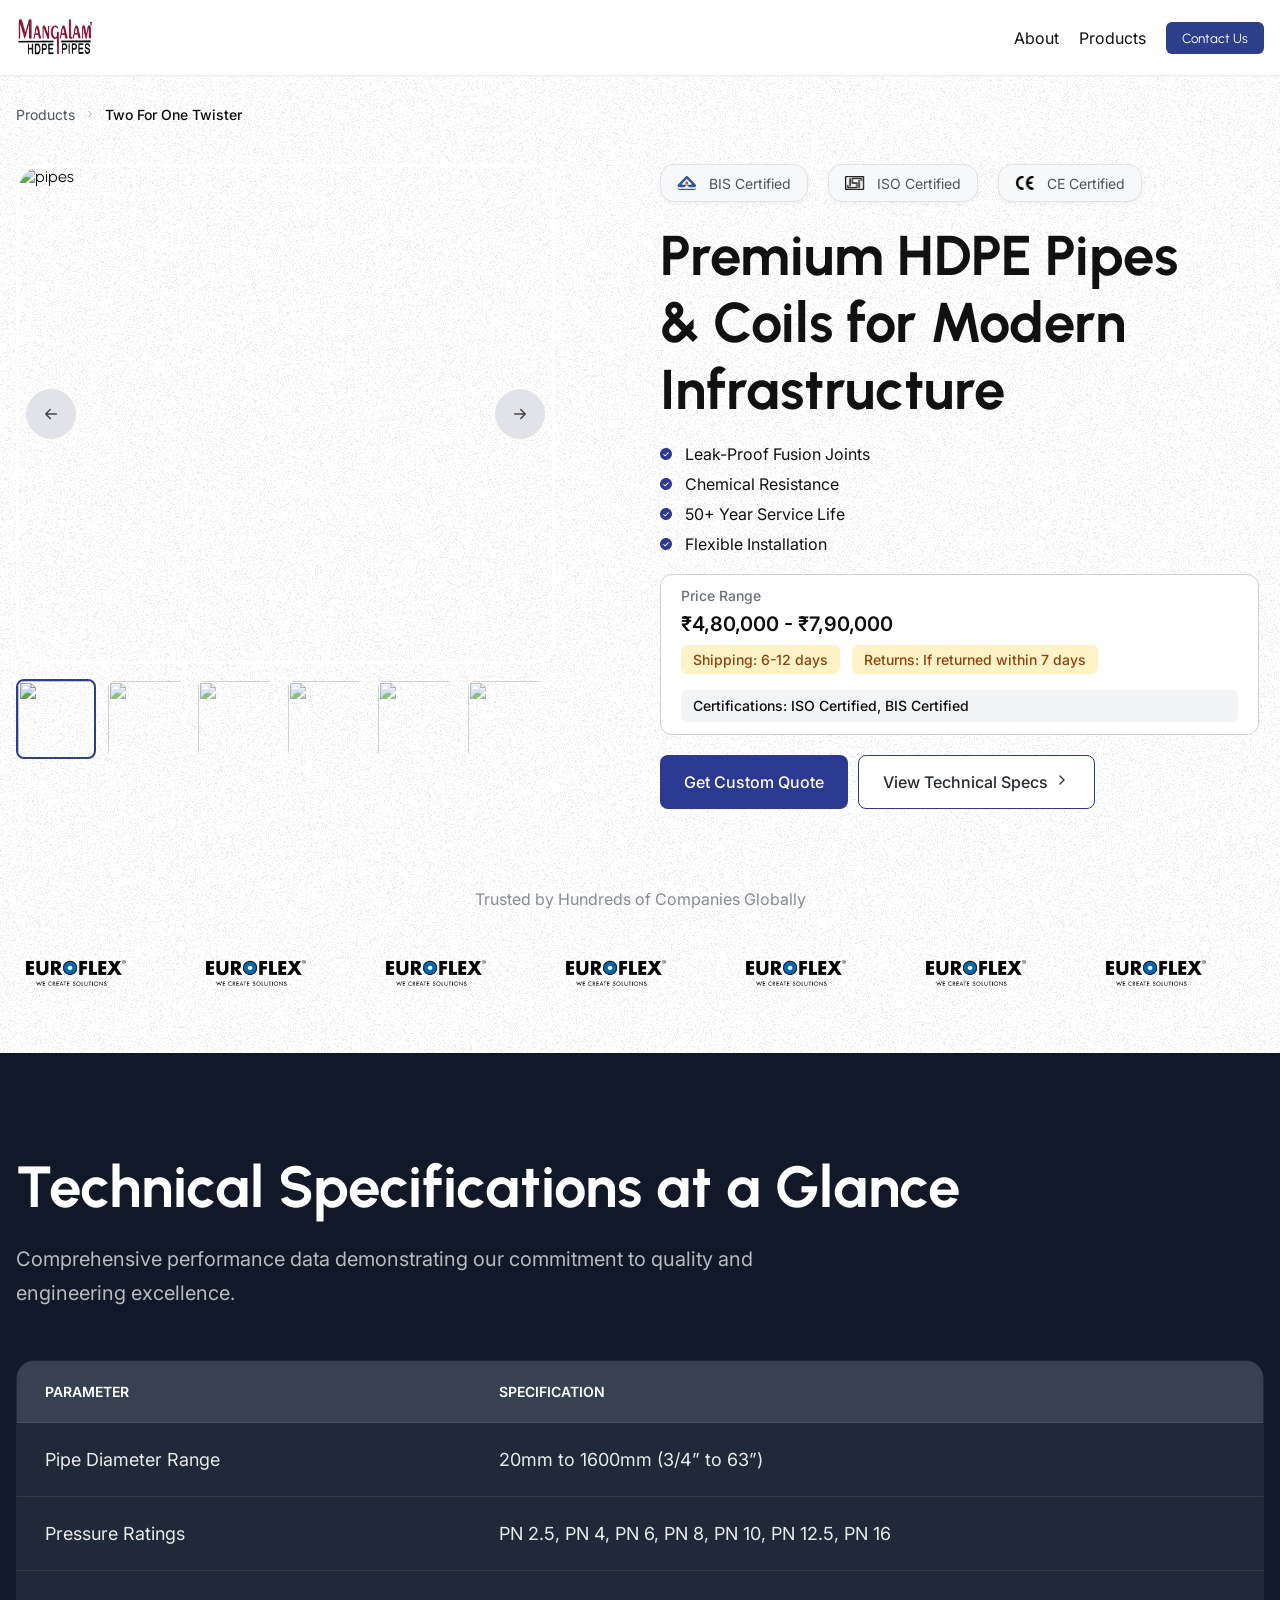
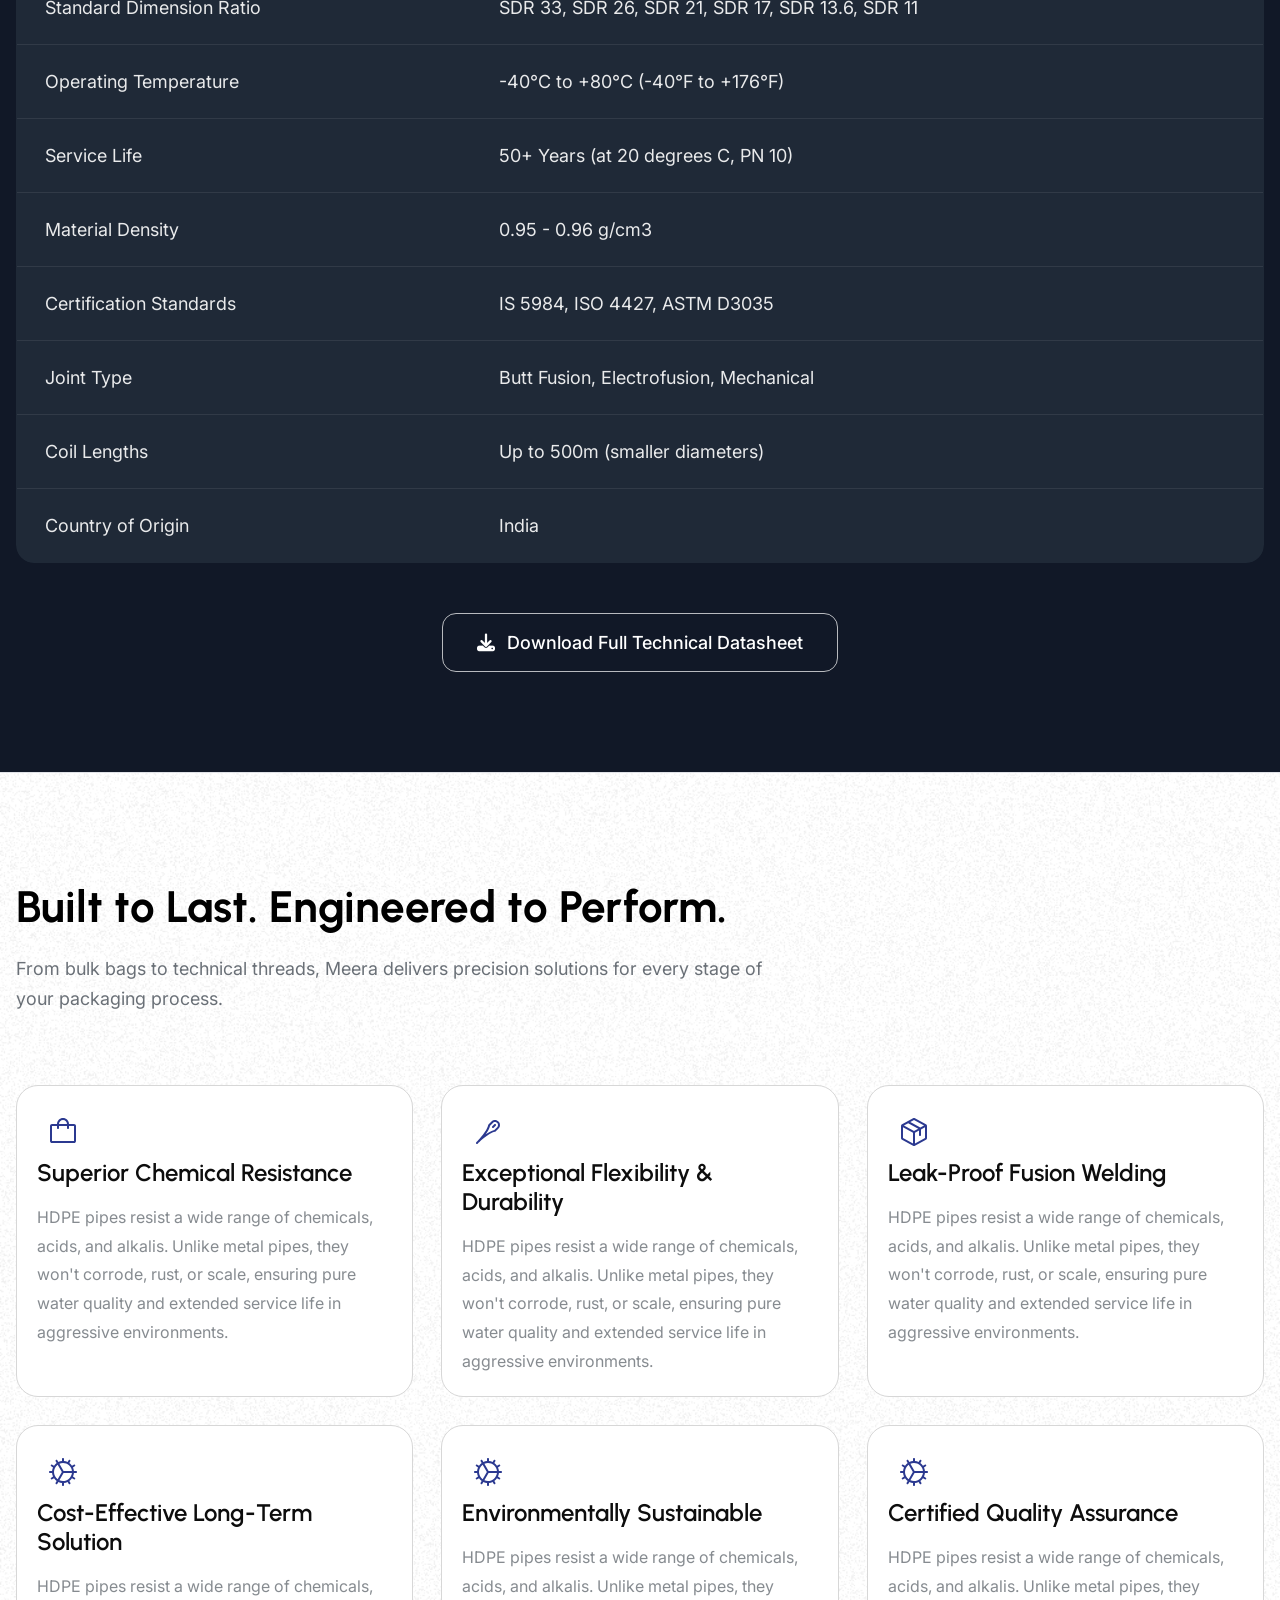
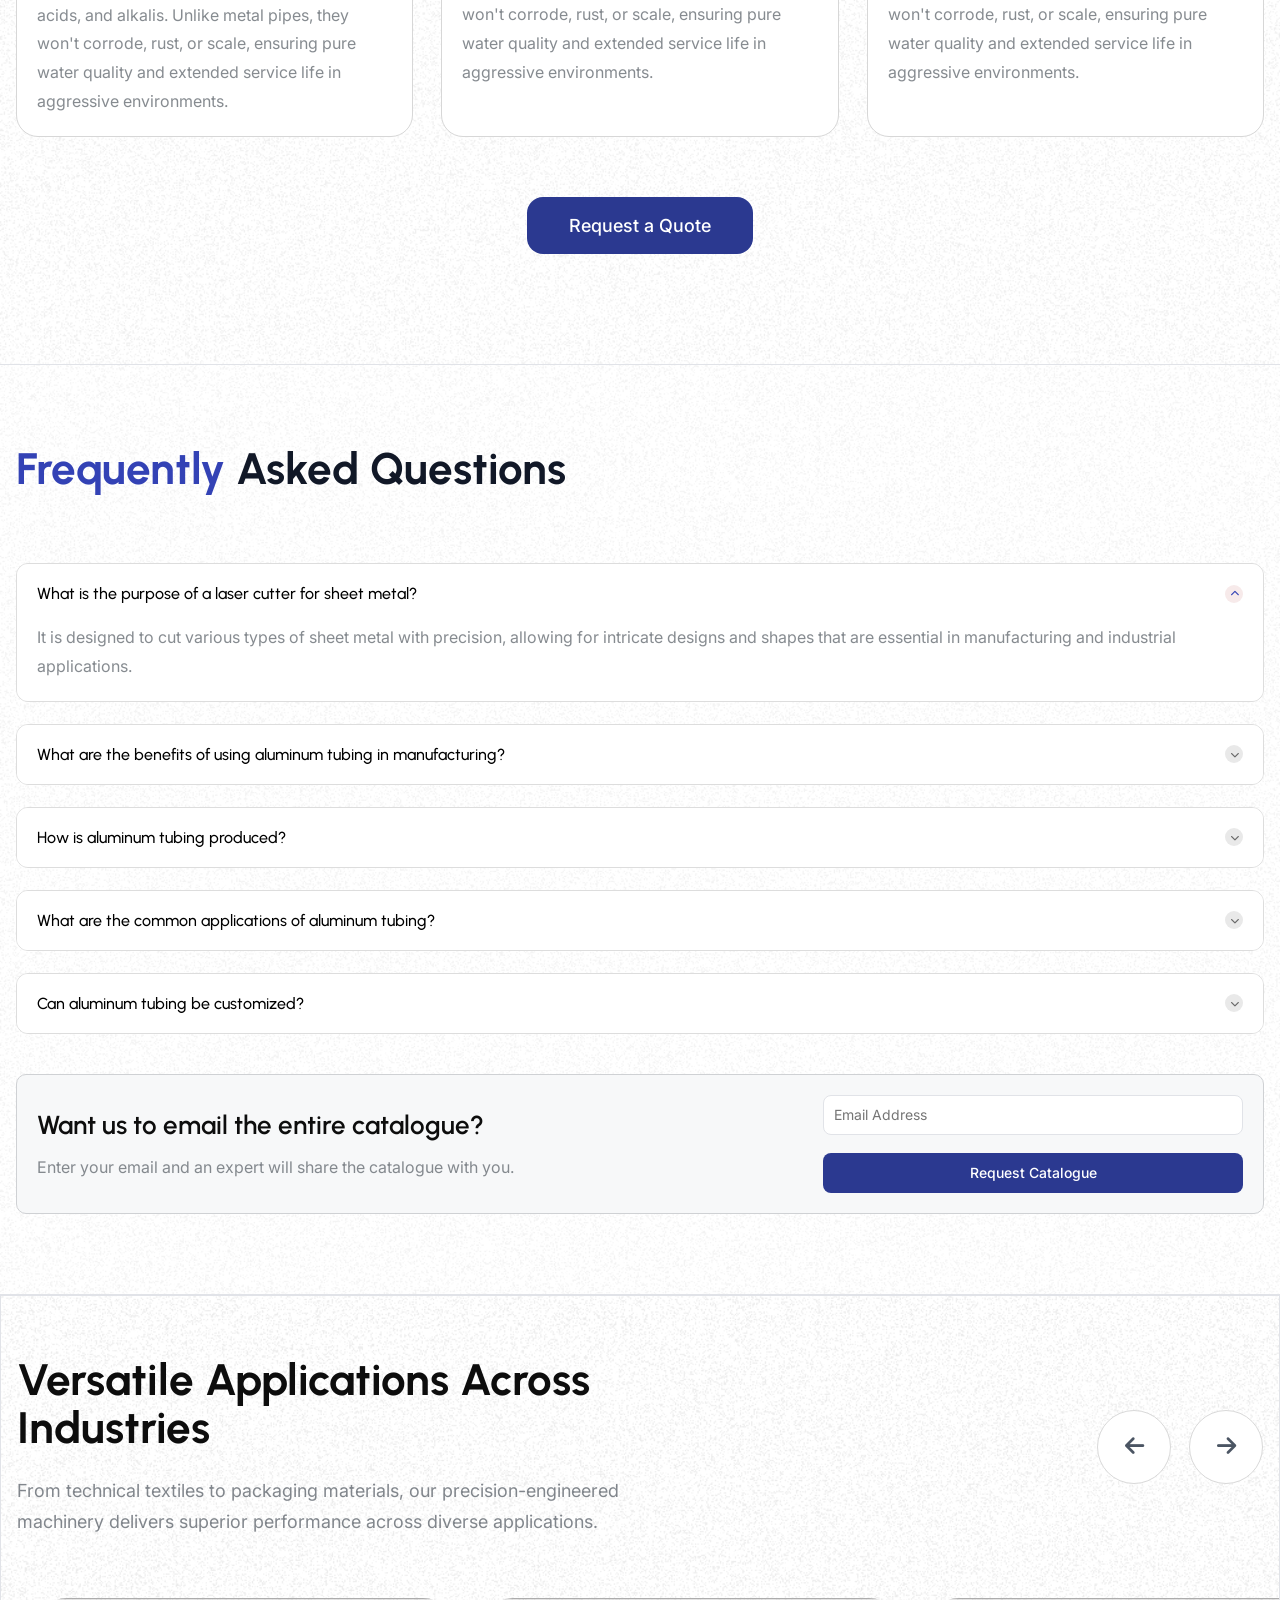
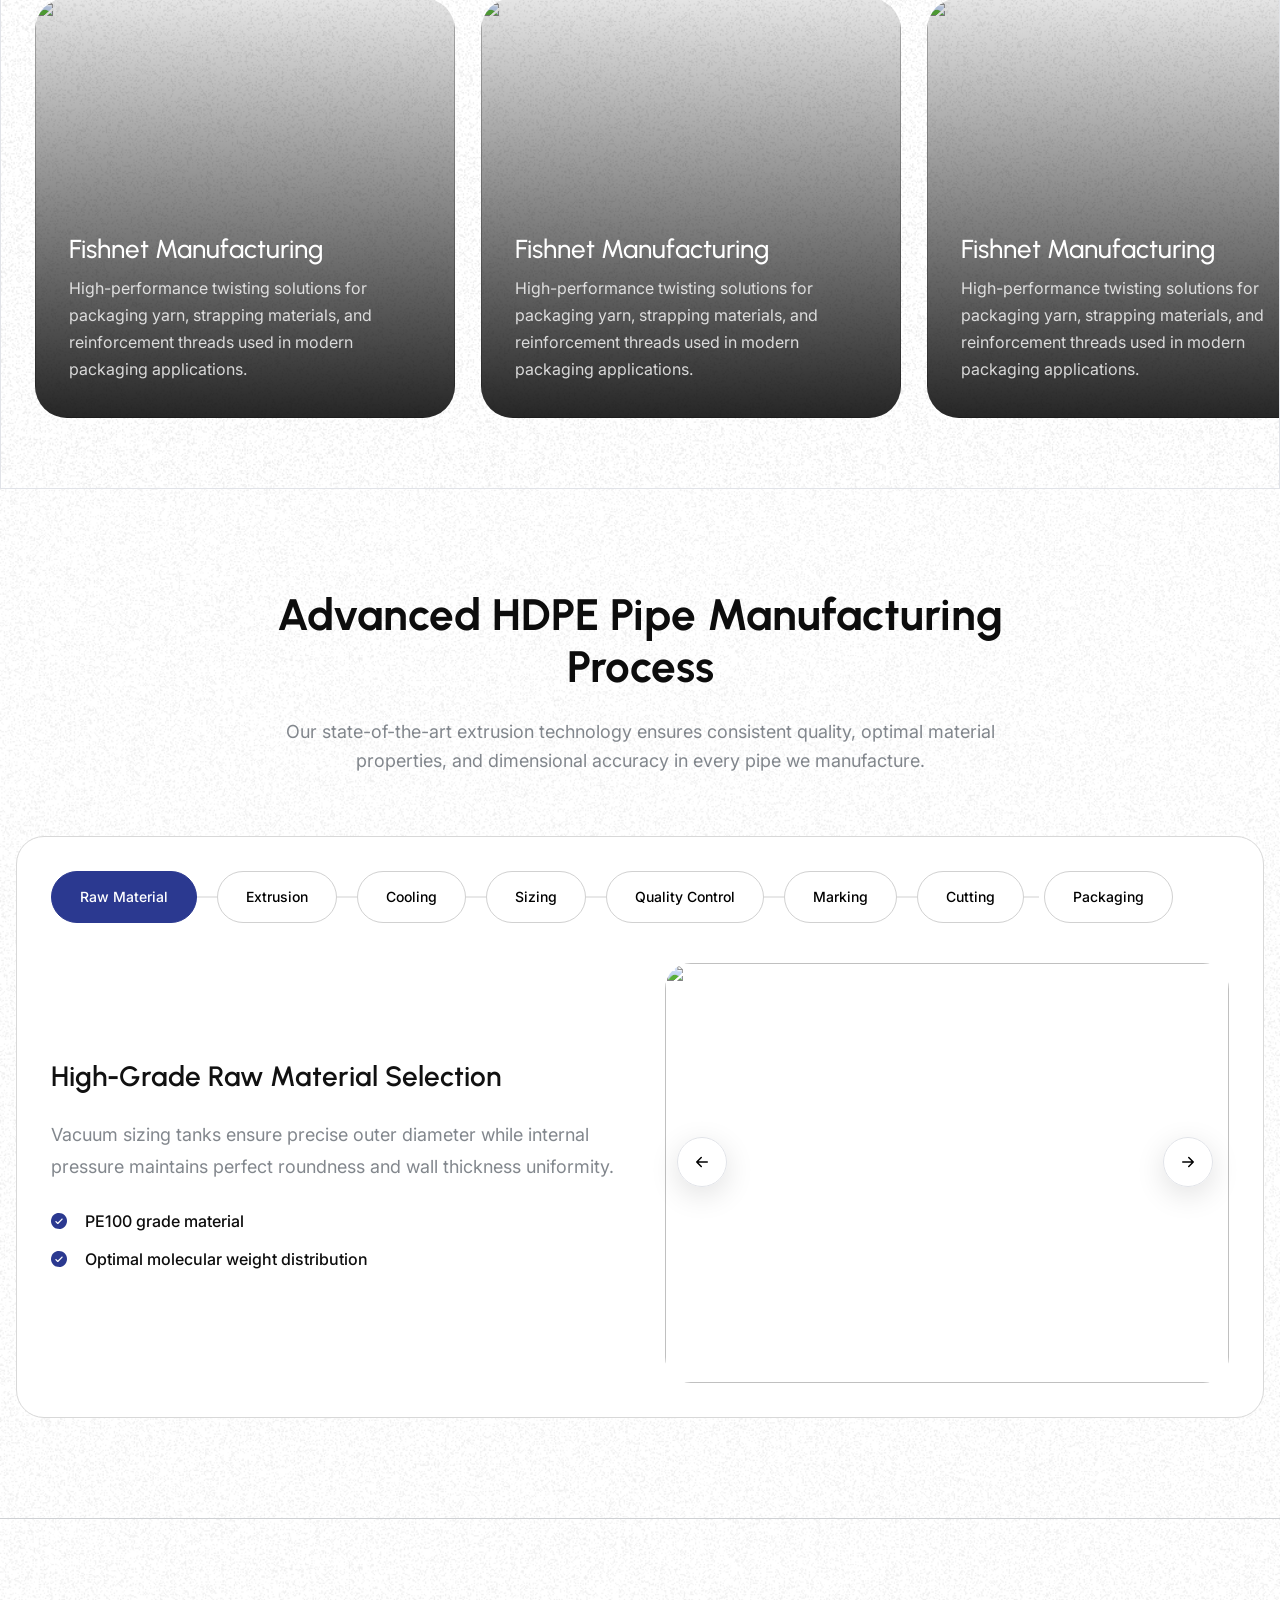
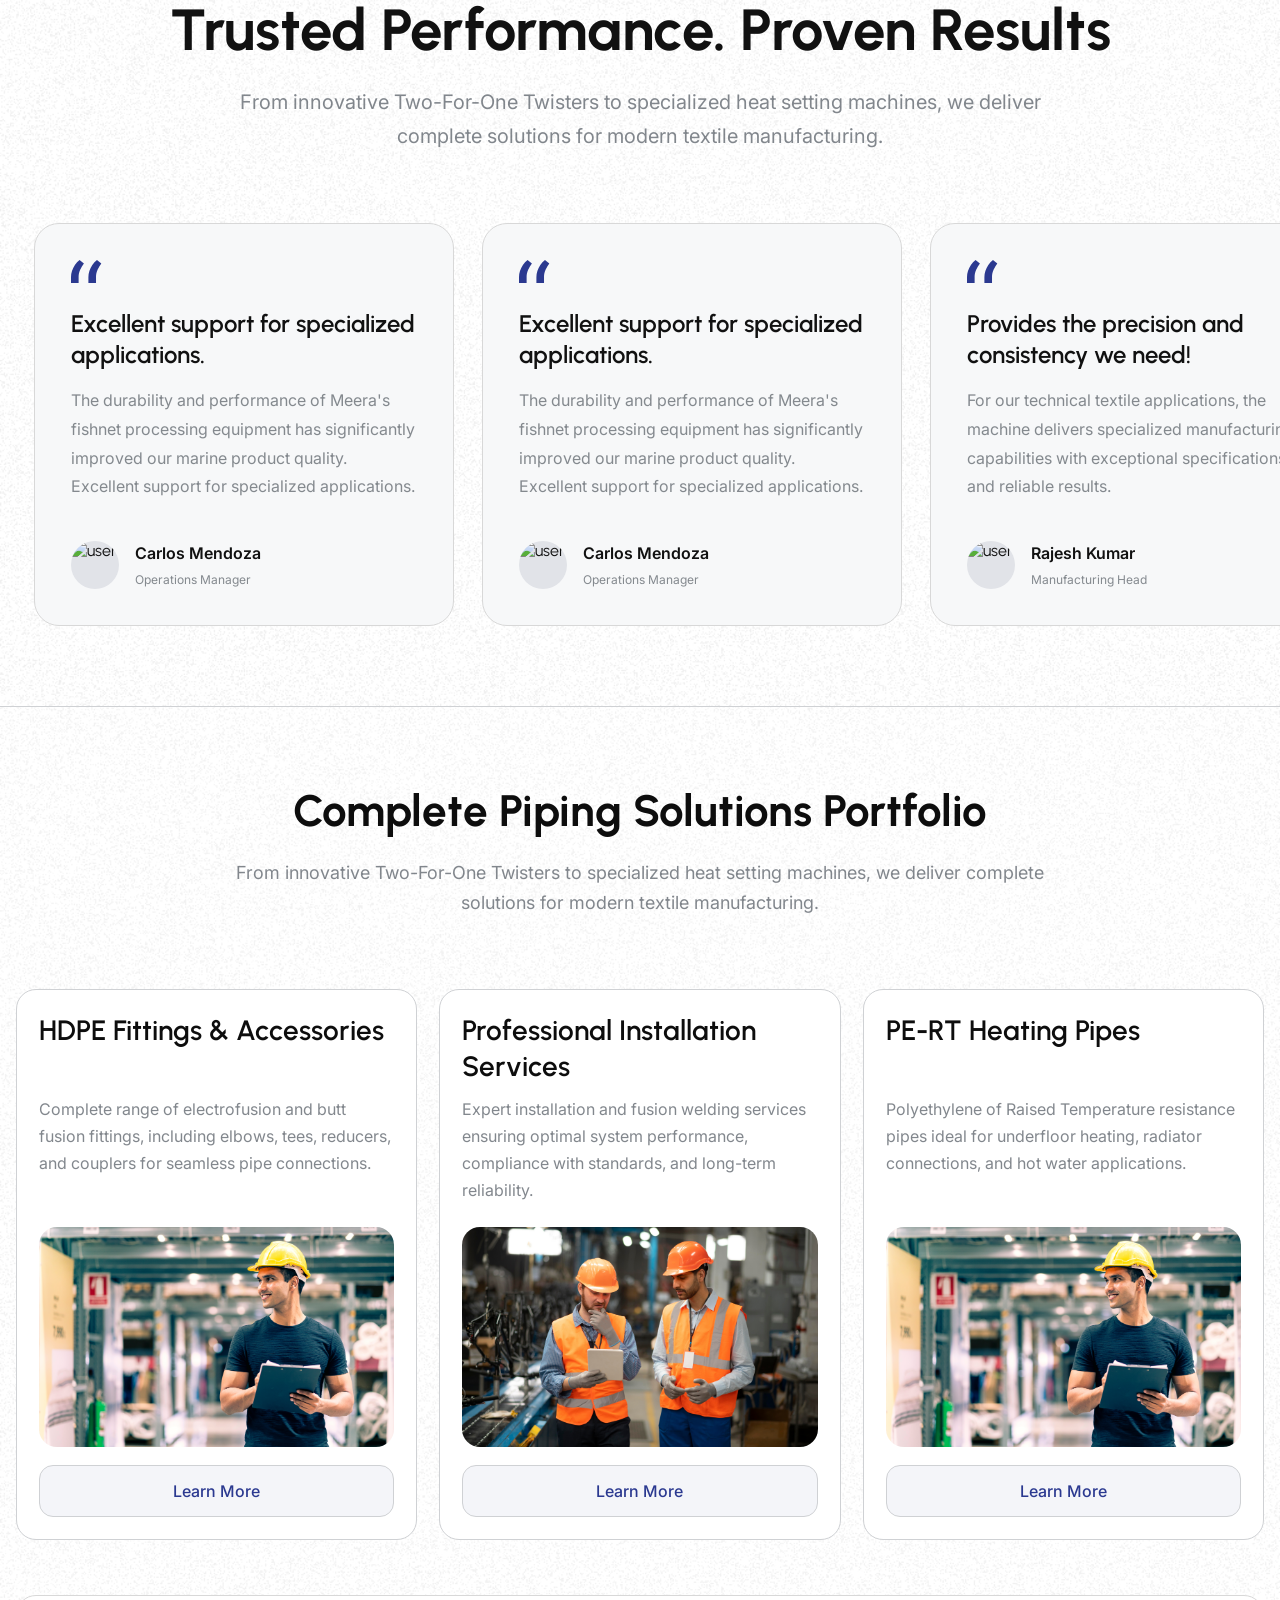
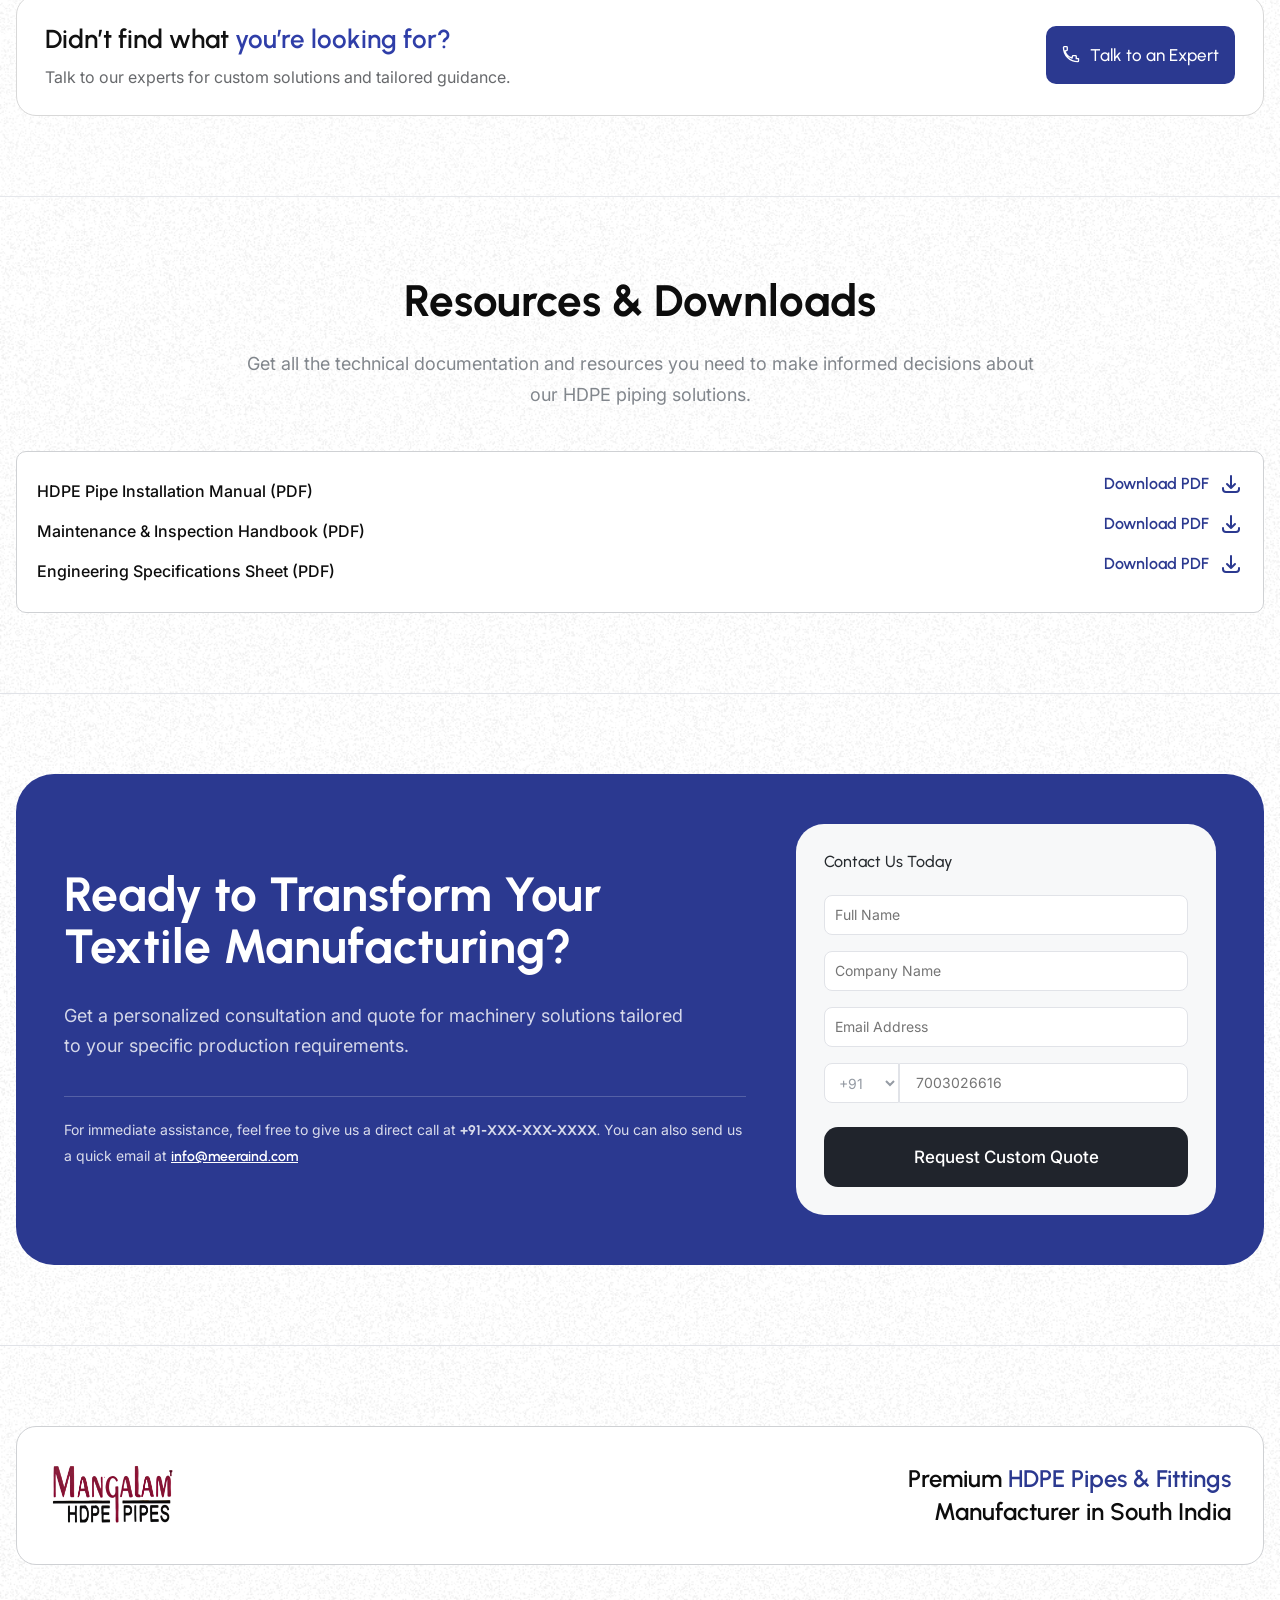
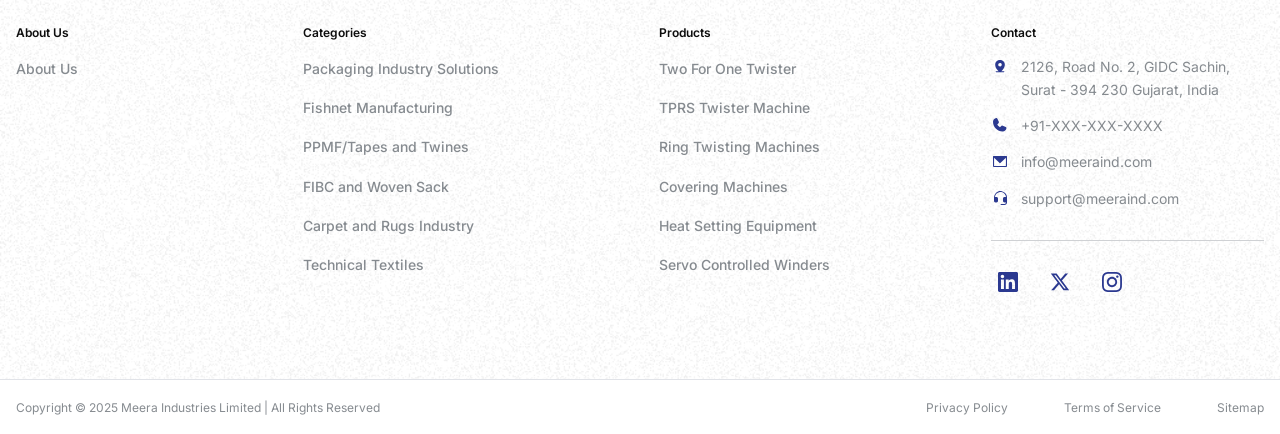
==== index.html @ d549576a "Initial commit" ====
<!doctype html>
<html lang="en">
  <head>
    <meta charset="UTF-8" />
    <meta name="viewport" content="width=device-width, initial-scale=1.0" />

    <title>Gushwork Assignment</title>

    <!-- Urbanist Font -->
    <link
      href="https://fonts.googleapis.com/css2?family=Urbanist:wght@300;400;500;600;700&display=swap"
      rel="stylesheet"
    />
    <link
      href="https://fonts.googleapis.com/css2?family=Inter:wght@400;500;600&display=swap"
      rel="stylesheet"
    />

    <link
      rel="stylesheet"
      href="https://cdnjs.cloudflare.com/ajax/libs/font-awesome/6.5.1/css/all.min.css"
    />

    <link rel="stylesheet" href="styles.css" />
  </head>

  <body>
    <!-- NAVBAR -->
    <header class="navbar">
      <div class="container nav-wrapper">
        <img
          src="images/logo.png"
          alt="Logo"
          class="logo"
          width="auto"
          height="45"
        />

        <nav>
          <ul>
            <li>About</li>
            <li>Products</li>
            <li><button class="nav-btn">Contact Us</button></li>
          </ul>
        </nav>
      </div>
    </header>

    <section class="hero">
      <div class="breadcrumb container">
        <span>Products</span>
        <span class="barrow">
          <svg width="12" height="12" viewBox="0 0 24 24">
            <path d="M9 6l6 6-6 6" stroke="#aaa" stroke-width="2" fill="none" />
          </svg>
        </span>
        <span class="active">Two For One Twister</span>
      </div>
      <div class="container hero-wrapper">
        <!-- LEFT IMAGE -->
        <div class="hero-left">
          <div class="main-img">
            <img
              id="mainImage"
              src="https://images.unsplash.com/photo-1504307651254-35680f356dfd?q=80&w=2076&auto=format&fit=crop&ixlib=rb-4.1.0&ixid=M3wxMjA3fDB8MHxwaG90by1wYWdlfHx8fGVufDB8fHx8fA%3D%3D"
              alt="pipes"
            />

            <div class="zoom-lens"></div>

            <div class="zoom-result">
              <img id="zoomedImage" src="" alt="Zoom Preview" />
            </div>
            <!-- arrows -->
            <button class="arrow left">
              <svg width="18" height="18" viewBox="0 0 24 24" fill="none">
                <path
                  d="M19 12H5M5 12L11 6M5 12L11 18"
                  stroke="#444"
                  stroke-width="2"
                  stroke-linecap="round"
                  stroke-linejoin="round"
                />
              </svg>
            </button>
            <button class="arrow right">
              <svg width="18" height="18" viewBox="0 0 24 24" fill="none">
                <path
                  d="M5 12H19M19 12L13 6M19 12L13 18"
                  stroke="#444"
                  stroke-width="2"
                  stroke-linecap="round"
                  stroke-linejoin="round"
                />
              </svg>
            </button>
          </div>

          <!-- thumbnails -->
          <div class="thumbnails-wrapper">
            <div class="thumbnails"></div>
          </div>
        </div>

        <!-- RIGHT CONTENT -->
        <div class="hero-right">
          <!-- badges -->
          <div class="badges">
            <div class="badge">
              <img src="images/BIS-Hallmark-Color.svg" />
              <span>BIS Certified</span>
            </div>

            <div class="badge">
              <img src="images/ISI-Mark-Black.svg" />
              <span>ISO Certified</span>
            </div>

            <div class="badge">
              <img src="images/CE Certification.svg" />
              <span>CE Certified</span>
            </div>
          </div>

          <!-- title -->
          <h1>
            Premium HDPE Pipes <br />
            & Coils for Modern <br />
            Infrastructure
          </h1>

          <!-- list -->
          <ul>
            <li>Leak-Proof Fusion Joints</li>
            <li>Chemical Resistance</li>
            <li>50+ Year Service Life</li>
            <li>Flexible Installation</li>
          </ul>

          <!-- price card -->
          <div class="price-card">
            <p class="label">Price Range</p>
            <p class="price">₹4,80,000 - ₹7,90,000</p>

            <div class="tags">
              <span>Shipping: 6-12 days</span>
              <span>Returns: If returned within 7 days</span>
            </div>

            <p class="cert">Certifications: ISO Certified, BIS Certified</p>
          </div>

          <!-- buttons -->
          <div class="hero-buttons">
            <button class="primary">Get Custom Quote</button>
            <button class="secondary">
              View Technical Specs
              <span class="arrow-icon">
                <svg
                  viewBox="0 0 24 24"
                  fill="none"
                  stroke="#333"
                  stroke-width="2"
                  stroke-linecap="round"
                  stroke-linejoin="round"
                >
                  <path d="M9 6l6 6-6 6" />
                </svg>
              </span>
            </button>
          </div>
        </div>
      </div>
      <div class="container trusted">
        <p class="trusted-text">Trusted by Hundreds of Companies Globally</p>

        <div class="trusted-slider">
          <div class="trusted-track">
            <!-- ORIGINAL -->
            <img src="images/euroflex.png" alt="" />
            <img src="images/euroflex.png" alt="" />
            <img src="images/euroflex.png" alt="" />
            <img src="images/euroflex.png" alt="" />
            <img src="images/euroflex.png" alt="" />
            <img src="images/euroflex.png" alt="" />

            <!-- DUPLICATE -->
            <img src="images/euroflex.png" alt="" />
            <img src="images/euroflex.png" alt="" />
            <img src="images/euroflex.png" alt="" />
            <img src="images/euroflex.png" alt="" />
            <img src="images/euroflex.png" alt="" />
            <img src="images/euroflex.png" alt="" />
          </div>
        </div>
      </div>
    </section>

    <!-- ===== Technical Specifications Section ===== -->
    <section class="technical-specs">
      <div class="container">
        <div class="specs-heading">
          <h2>Technical Specifications at a Glance</h2>

          <p>
            Comprehensive performance data demonstrating our commitment to
            quality and engineering excellence.
          </p>
        </div>

        <div class="specs-table-wrapper">
          <table class="specs-table">
            <thead>
              <tr>
                <th>PARAMETER</th>
                <th>SPECIFICATION</th>
              </tr>
            </thead>

            <tbody>
              <tr>
                <td>Pipe Diameter Range</td>
                <td>20mm to 1600mm (3/4” to 63”)</td>
              </tr>

              <tr>
                <td>Pressure Ratings</td>
                <td>PN 2.5, PN 4, PN 6, PN 8, PN 10, PN 12.5, PN 16</td>
              </tr>

              <tr>
                <td>Standard Dimension Ratio</td>
                <td>SDR 33, SDR 26, SDR 21, SDR 17, SDR 13.6, SDR 11</td>
              </tr>

              <tr>
                <td>Operating Temperature</td>
                <td>-40°C to +80°C (-40°F to +176°F)</td>
              </tr>

              <tr>
                <td>Service Life</td>
                <td>50+ Years (at 20 degrees C, PN 10)</td>
              </tr>

              <tr>
                <td>Material Density</td>
                <td>0.95 - 0.96 g/cm3</td>
              </tr>

              <tr>
                <td>Certification Standards</td>
                <td>IS 5984, ISO 4427, ASTM D3035</td>
              </tr>

              <tr>
                <td>Joint Type</td>
                <td>Butt Fusion, Electrofusion, Mechanical</td>
              </tr>

              <tr>
                <td>Coil Lengths</td>
                <td>Up to 500m (smaller diameters)</td>
              </tr>

              <tr>
                <td>Country of Origin</td>
                <td>India</td>
              </tr>
            </tbody>
          </table>
        </div>

        <div class="specs-btn" id="openDatasheetModal">
          <a>
            <i class="fa-solid fa-download"></i>
            Download Full Technical Datasheet
          </a>
        </div>
      </div>
    </section>

    <!-- ===== Features Section ===== -->

    <section class="features-section">
      <div class="container">
        <div class="features-heading">
          <h2>Built to Last. Engineered to Perform.</h2>

          <p>
            From bulk bags to technical threads, Meera delivers precision
            solutions for every stage of your packaging process.
          </p>
        </div>

        <div class="features-grid">
          <!-- Card 1 -->
          <div class="feature-card">
            <div class="feature-icon">
              <img src="images/Bag.svg" alt="Chemical Resistance Icon" />
            </div>

            <h3>Superior Chemical Resistance</h3>

            <p>
              HDPE pipes resist a wide range of chemicals, acids, and alkalis.
              Unlike metal pipes, they won't corrode, rust, or scale, ensuring
              pure water quality and extended service life in aggressive
              environments.
            </p>
          </div>

          <!-- Card 2 -->
          <div class="feature-card">
            <div class="feature-icon">
              <img src="images/pin.svg" alt="Corrosion Resistance Icon" />
            </div>

            <h3>Exceptional Flexibility & Durability</h3>

            <p>
              HDPE pipes resist a wide range of chemicals, acids, and alkalis.
              Unlike metal pipes, they won't corrode, rust, or scale, ensuring
              pure water quality and extended service life in aggressive
              environments.
            </p>
          </div>

          <!-- Card 3 -->
          <div class="feature-card">
            <div class="feature-icon">
              <img src="images/Package.svg" alt="Fusion Welding Icon" />
            </div>

            <h3>Leak-Proof Fusion Welding</h3>

            <p>
              HDPE pipes resist a wide range of chemicals, acids, and alkalis.
              Unlike metal pipes, they won't corrode, rust, or scale, ensuring
              pure water quality and extended service life in aggressive
              environments.
            </p>
          </div>

          <!-- Card 4 -->
          <div class="feature-card">
            <div class="feature-icon">
              <img src="images//sun.svg" alt="Corrosion Resistance Icon" />
            </div>

            <h3>Cost-Effective Long-Term Solution</h3>

            <p>
              HDPE pipes resist a wide range of chemicals, acids, and alkalis.
              Unlike metal pipes, they won't corrode, rust, or scale, ensuring
              pure water quality and extended service life in aggressive
              environments.
            </p>
          </div>

          <!-- Card 5 -->
          <div class="feature-card">
            <div class="feature-icon">
              <img
                src="images//sun.svg"
                alt="Environmentally Sustainable Icon"
              />
            </div>

            <h3>Environmentally Sustainable</h3>

            <p>
              HDPE pipes resist a wide range of chemicals, acids, and alkalis.
              Unlike metal pipes, they won't corrode, rust, or scale, ensuring
              pure water quality and extended service life in aggressive
              environments.
            </p>
          </div>

          <!-- Card 6 -->
          <div class="feature-card">
            <div class="feature-icon">
              <img
                src="images//sun.svg"
                alt="Certified Quality Assurance Icon"
              />
            </div>

            <h3>Certified Quality Assurance</h3>

            <p>
              HDPE pipes resist a wide range of chemicals, acids, and alkalis.
              Unlike metal pipes, they won't corrode, rust, or scale, ensuring
              pure water quality and extended service life in aggressive
              environments.
            </p>
          </div>
        </div>

        <div class="feature-btn">
          <a href="#" id="openQuoteModal">Request a Quote</a>
        </div>
      </div>
    </section>
    <!-- ===== FAQ Section ===== -->

    <section class="faq-section">
      <div class="container">
        <!-- Heading -->
        <div class="faq-heading">
          <h2><span>Frequently</span> Asked Questions</h2>
        </div>

        <!-- FAQ Items -->
        <div class="faq-wrapper">
          <!-- Item 1 -->
          <div class="faq-item active">
            <button class="faq-question">
              <span
                >What is the purpose of a laser cutter for sheet metal?</span
              >
              <i class="fa-solid fa-chevron-up"></i>
            </button>

            <div class="faq-answer">
              <p>
                It is designed to cut various types of sheet metal with
                precision, allowing for intricate designs and shapes that are
                essential in manufacturing and industrial applications.
              </p>
            </div>
          </div>

          <!-- Item 2 -->
          <div class="faq-item">
            <button class="faq-question">
              <span>
                What are the benefits of using aluminum tubing in manufacturing?
              </span>
              <i class="fa-solid fa-chevron-down"></i>
            </button>

            <div class="faq-answer">
              <p>
                Aluminum tubing is lightweight, corrosion-resistant, durable,
                and highly versatile for industrial applications.
              </p>
            </div>
          </div>

          <!-- Item 3 -->
          <div class="faq-item">
            <button class="faq-question">
              <span>How is aluminum tubing produced?</span>
              <i class="fa-solid fa-chevron-down"></i>
            </button>

            <div class="faq-answer">
              <p>
                Aluminum tubing is commonly produced using extrusion and drawing
                processes for high precision and strength.
              </p>
            </div>
          </div>

          <!-- Item 4 -->
          <div class="faq-item">
            <button class="faq-question">
              <span>
                What are the common applications of aluminum tubing?
              </span>
              <i class="fa-solid fa-chevron-down"></i>
            </button>

            <div class="faq-answer">
              <p>
                It is widely used in automotive, aerospace, construction,
                agriculture, and industrial systems.
              </p>
            </div>
          </div>

          <!-- Item 5 -->
          <div class="faq-item">
            <button class="faq-question">
              <span>Can aluminum tubing be customized?</span>
              <i class="fa-solid fa-chevron-down"></i>
            </button>

            <div class="faq-answer">
              <p>
                Yes, aluminum tubing can be customized in dimensions, thickness,
                coatings, and finishes as per project requirements.
              </p>
            </div>
          </div>
        </div>

        <!-- Bottom CTA -->
        <div class="faq-cta">
          <div class="faq-cta-left">
            <h3>Want us to email the entire catalogue?</h3>

            <p>
              Enter your email and an expert will share the catalogue with you.
            </p>
          </div>

          <div class="faq-cta-right">
            <input type="email" placeholder="Email Address" />

            <button>Request Catalogue</button>
          </div>
        </div>
      </div>
    </section>
    <!-- ===== Applications Section ===== -->

    <section class="applications-section">
      <!-- ===== Top Content ===== -->
      <div class="container">
        <div class="applications-top">
          <div class="applications-heading">
            <h2>
              Versatile Applications Across
              <br />
              Industries
            </h2>

            <p>
              From technical textiles to packaging materials, our
              precision-engineered machinery delivers superior performance
              across diverse applications.
            </p>
          </div>

          <div class="applications-nav">
            <button type="button" class="app-prev">
              <i class="fa-solid fa-arrow-left"></i>
            </button>

            <button type="button" class="app-next">
              <i class="fa-solid fa-arrow-right"></i>
            </button>
          </div>
        </div>
      </div>

      <!-- ===== Slider ===== -->

      <div class="applications-slider">
        <!-- Card 1 -->
        <div class="application-card">
          <img src="images/fishing man.jpg" alt="" />

          <div class="application-overlay"></div>

          <div class="application-content">
            <h3>Fishnet Manufacturing</h3>

            <p>
              High-performance twisting solutions for packaging yarn, strapping
              materials, and reinforcement threads used in modern packaging
              applications.
            </p>
          </div>
        </div>

        <!-- Card 2 -->
        <div class="application-card">
          <img src="images/fishing man.jpg" alt="" />

          <div class="application-overlay"></div>

          <div class="application-content">
            <h3>Fishnet Manufacturing</h3>

            <p>
              High-performance twisting solutions for packaging yarn, strapping
              materials, and reinforcement threads used in modern packaging
              applications.
            </p>
          </div>
        </div>

        <!-- Card 3 -->
        <div class="application-card">
          <img src="images/fishing man.jpg" alt="" />

          <div class="application-overlay"></div>

          <div class="application-content">
            <h3>Fishnet Manufacturing</h3>

            <p>
              High-performance twisting solutions for packaging yarn, strapping
              materials, and reinforcement threads used in modern packaging
              applications.
            </p>
          </div>
        </div>

        <!-- Card 4 -->
        <div class="application-card">
          <img src="images/fishing man.jpg" alt="" />

          <div class="application-overlay"></div>

          <div class="application-content">
            <h3>Fishnet Manufacturing</h3>

            <p>
              High-performance twisting solutions for packaging yarn, strapping
              materials, and reinforcement threads used in modern packaging
              applications.
            </p>
          </div>
        </div>

        <!-- Card 5 -->
        <div class="application-card">
          <img src="images/fishing man.jpg" alt="" />

          <div class="application-overlay"></div>

          <div class="application-content">
            <h3>Fishnet Manufacturing</h3>

            <p>
              High-performance twisting solutions for packaging yarn, strapping
              materials, and reinforcement threads used in modern packaging
              applications.
            </p>
          </div>
        </div>

        <!--Card 6-->
        <div class="application-card">
          <img src="images/fishing man.jpg" alt="" />

          <div class="application-overlay"></div>

          <div class="application-content">
            <h3>Fishnet Manufacturing</h3>

            <p>
              High-performance twisting solutions for packaging yarn, strapping
              materials, and reinforcement threads used in modern packaging
              applications.
            </p>
          </div>
        </div>
      </div>
    </section>

    <!-- ===== Manufacturing Process Section ===== -->

    <section class="process-section">
      <div class="container">
        <!-- Heading -->
        <div class="process-heading">
          <h2>
            Advanced HDPE Pipe Manufacturing
            <br />
            Process
          </h2>

          <p>
            Our state-of-the-art extrusion technology ensures consistent
            quality, optimal material properties, and dimensional accuracy in
            every pipe we manufacture.
          </p>
        </div>

        <!-- Process Box -->
        <div class="process-box">
          <!-- ===== Tabs ===== -->

          <div class="process-tabs">
            <button
              class="process-tab active"
              data-title="High-Grade Raw Material Selection"
              data-text="Vacuum sizing tanks ensure precise outer diameter while internal pressure maintains perfect roundness and wall thickness uniformity."
              data-point1="PE100 grade material"
              data-point2="Optimal molecular weight distribution"
              data-image="images/fishing man.jpg"
              data-step="Raw Material"
            >
              Raw Material
            </button>

            <button
              class="process-tab"
              data-title="Advanced Pipe Extrusion Process"
              data-text="High-efficiency extrusion lines ensure consistent melt flow, pressure control, and uniform pipe dimensions."
              data-point1="High-speed extrusion"
              data-point2="Uniform wall thickness"
              data-image="images/extrusion.png"
              data-step="Extrusion"
            >
              Extrusion
            </button>

            <button
              class="process-tab"
              data-title="Precision Cooling Technology"
              data-text="Multi-stage cooling tanks rapidly stabilize pipe dimensions and improve overall structural strength."
              data-point1="Vacuum cooling system"
              data-point2="Enhanced dimensional stability"
              data-image="images/cooling.png"
              data-step="Cooling"
            >
              Cooling
            </button>

            <button
              class="process-tab"
              data-title="Accurate Pipe Sizing"
              data-text="Automated sizing units maintain precise outer diameter and ensure smooth surface finish."
              data-point1="Automated calibration"
              data-point2="Smooth surface finishing"
              data-image="images/sizing.png"
              data-step="Sizing"
            >
              Sizing
            </button>

            <button
              class="process-tab"
              data-title="Strict Quality Control"
              data-text="Each pipe undergoes rigorous testing for pressure resistance, durability, and dimensional accuracy."
              data-point1="Hydro pressure testing"
              data-point2="Dimension inspection"
              data-image="images/quality.png"
              data-step="Quality Control"
            >
              Quality Control
            </button>

            <button
              class="process-tab"
              data-title="Automated Pipe Marking"
              data-text="Laser marking systems print manufacturing details, standards, and traceability information."
              data-point1="Batch traceability"
              data-point2="Permanent laser marking"
              data-image="images/marking.png"
              data-step="Marking"
            >
              Marking
            </button>

            <button
              class="process-tab"
              data-title="Precision Cutting System"
              data-text="Automatic cutting machines ensure accurate pipe lengths with clean and smooth edges."
              data-point1="High-speed cutting"
              data-point2="Accurate pipe length"
              data-image="images/cutting.png"
              data-step="Cutting"
            >
              Cutting
            </button>

            <button
              class="process-tab"
              data-title="Secure Packaging & Dispatch"
              data-text="Finished pipes are bundled, protected, and prepared for safe transportation and delivery."
              data-point1="Protective wrapping"
              data-point2="Safe transportation"
              data-image="images/packaging.png"
              data-step="Packaging"
            >
              Packaging
            </button>
          </div>

          <!-- ===== Content ===== -->

          <div class="process-content">
            <!-- Left -->
            <div class="process-left">
              <h3 id="processTitle">
                High-Grade Raw Material
                <br />
                Selection
              </h3>

              <p id="processText">
                Vacuum sizing tanks ensure precise outer diameter while internal
                pressure maintains perfect roundness and wall thickness
                uniformity.
              </p>

              <ul>
                <li id="processPoint1">PE100 grade material</li>
                <li id="processPoint2">
                  Optimal molecular weight distribution
                </li>
              </ul>
            </div>

            <!-- Right -->
            <div class="process-right">
              <img id="processImage" src="images/fishing man.jpg" alt="" />
            </div>
          </div>
          <div class="process-navigation">
            <button class="prev-btn">
              <svg width="18" height="18" viewBox="0 0 24 24" fill="none">
                <path
                  d="M19 12H5M5 12L11 6M5 12L11 18"
                  stroke="currentColor"
                  stroke-width="2"
                  stroke-linecap="round"
                  stroke-linejoin="round"
                />
              </svg>

              <span>Previous</span>
            </button>

            <button class="next-btn">
              <span>Next</span>

              <svg width="18" height="18" viewBox="0 0 24 24" fill="none">
                <path
                  d="M5 12H19M19 12L13 6M19 12L13 18"
                  stroke="currentColor"
                  stroke-width="2"
                  stroke-linecap="round"
                  stroke-linejoin="round"
                />
              </svg>
            </button>
          </div>
        </div>
      </div>
    </section>

    <!-- ===== Testimonials Section ===== -->

    <section class="testimonials-section">
      <div class="container">
        <!-- Heading -->
        <div class="testimonials-heading">
          <h2>Trusted Performance. Proven Results</h2>

          <p>
            From innovative Two-For-One Twisters to specialized heat setting
            machines, we deliver complete solutions for modern textile
            manufacturing.
          </p>
        </div>
      </div>

      <!-- Slider -->

      <div class="testimonials-slider">
        <!-- Card 1 -->
        <div class="testimonial-card">
          <div class="quote-icon">
            <img src="images/quote.svg" alt="quote icon" />
          </div>

          <h3>Excellent support for specialized applications.</h3>

          <p>
            The durability and performance of Meera's fishnet processing
            equipment has significantly improved our marine product quality.
            Excellent support for specialized applications.
          </p>

          <div class="testimonial-user">
            <div class="user-img">
              <img src="https://i.pravatar.cc/100?img=12" alt="user" />
            </div>

            <div>
              <h4>Carlos Mendoza</h4>
              <span>Operations Manager</span>
            </div>
          </div>
        </div>

        <!-- Card 2 -->
        <div class="testimonial-card">
          <div class="quote-icon">
            <img src="images/quote.svg" alt="quote icon" />
          </div>

          <h3>Excellent support for specialized applications.</h3>

          <p>
            The durability and performance of Meera's fishnet processing
            equipment has significantly improved our marine product quality.
            Excellent support for specialized applications.
          </p>

          <div class="testimonial-user">
            <div class="user-img">
              <img src="https://i.pravatar.cc/100?img=15" alt="user" />
            </div>

            <div>
              <h4>Carlos Mendoza</h4>
              <span>Operations Manager</span>
            </div>
          </div>
        </div>

        <!-- Card 3 -->
        <div class="testimonial-card">
          <div class="quote-icon">
            <img src="images/quote.svg" alt="quote icon" />
          </div>

          <h3>Provides the precision and consistency we need!</h3>

          <p>
            For our technical textile applications, the machine delivers
            specialized manufacturing capabilities with exceptional
            specifications and reliable results.
          </p>

          <div class="testimonial-user">
            <div class="user-img">
              <img src="https://i.pravatar.cc/100?img=18" alt="user" />
            </div>

            <div>
              <h4>Rajesh Kumar</h4>
              <span>Manufacturing Head</span>
            </div>
          </div>
        </div>

        <!-- Card 4 -->
        <div class="testimonial-card">
          <div class="quote-icon">
            <img src="images/quote.svg" alt="quote icon" />
          </div>

          <h3>Excellent support for specialized applications.</h3>

          <p>
            The durability and performance of Meera's fishnet processing
            equipment has significantly improved our marine product quality.
            Excellent support for specialized applications.
          </p>

          <div class="testimonial-user">
            <div class="user-img">
              <img src="https://i.pravatar.cc/100?img=22" alt="user" />
            </div>

            <div>
              <h4>Carlos Mendoza</h4>
              <span>Operations Manager</span>
            </div>
          </div>
        </div>
        <!-- Card 5 -->
        <div class="testimonial-card">
          <div class="quote-icon">
            <img src="images/quote.svg" alt="quote icon" />
          </div>

          <h3>Excellent support for specialized applications.</h3>

          <p>
            The durability and performance of Meera's fishnet processing
            equipment has significantly improved our marine product quality.
            Excellent support for specialized applications.
          </p>

          <div class="testimonial-user">
            <div class="user-img">
              <img src="https://i.pravatar.cc/100?img=28" alt="user" />
            </div>

            <div>
              <h4>Carlos Mendoza</h4>
              <span>Operations Manager</span>
            </div>
          </div>
        </div>
      </div>
    </section>

    <!-- ===== Solutions Section ===== -->

    <section class="solutions-section">
      <div class="container">
        <!-- Heading -->

        <div class="solutions-heading">
          <h2>Complete Piping Solutions Portfolio</h2>

          <p>
            From innovative Two-For-One Twisters to specialized heat setting
            machines, we deliver complete solutions for modern textile
            manufacturing.
          </p>
        </div>

        <!-- Cards -->

        <div class="solutions-grid">
          <!-- Card 1 -->

          <div class="solution-card">
            <h3>HDPE Fittings & Accessories</h3>

            <p>
              Complete range of electrofusion and butt fusion fittings,
              including elbows, tees, reducers, and couplers for seamless pipe
              connections.
            </p>

            <img src="images/fitting.jpg" alt="" />

            <button>Learn More</button>
          </div>

          <!-- Card 2 -->

          <div class="solution-card">
            <h3>Professional Installation Services</h3>

            <p>
              Expert installation and fusion welding services ensuring optimal
              system performance, compliance with standards, and long-term
              reliability.
            </p>

            <img src="images/install.jpg" alt="" />

            <button>Learn More</button>
          </div>

          <!-- Card 3 -->

          <div class="solution-card">
            <h3>PE-RT Heating Pipes</h3>

            <p>
              Polyethylene of Raised Temperature resistance pipes ideal for
              underfloor heating, radiator connections, and hot water
              applications.
            </p>

            <img src="images/fitting.jpg" alt="" />

            <button>Learn More</button>
          </div>
        </div>

        <!-- Bottom CTA -->

        <div class="solutions-cta">
          <div class="solutions-cta-left">
            <h3>
              Didn’t find what
              <span>you’re looking for?</span>
            </h3>

            <p>
              Talk to our experts for custom solutions and tailored guidance.
            </p>
          </div>

          <button class="solutions-cta-btn">
            <svg width="18" height="18" viewBox="0 0 24 24" fill="none">
              <path
                d="M22 16.92V19.92C22 20.47 21.55 20.92 21 20.92C10.51 20.92 2 12.41 2 1.92C2 1.37 2.45 0.92 3 0.92H6C6.55 0.92 7 1.37 7 1.92V5.09C7 5.57 6.66 5.98 6.19 6.07L3.91 6.53C5.09 11.03 8.89 14.83 13.39 16.01L13.85 13.73C13.94 13.26 14.35 12.92 14.83 12.92H18C18.55 12.92 19 13.37 19 13.92V16.92Z"
                stroke="currentColor"
                stroke-width="1.8"
                stroke-linecap="round"
                stroke-linejoin="round"
              />
            </svg>

            <span>Talk to an Expert</span>
          </button>
        </div>
      </div>
    </section>

    <!-- ===== Resources Section ===== -->

    <section class="resources-section">
      <div class="container">
        <!-- Heading -->

        <div class="resources-heading">
          <h2>Resources & Downloads</h2>

          <p>
            Get all the technical documentation and resources you need to make
            informed decisions about our HDPE piping solutions.
          </p>
        </div>

        <!-- Resources Box -->

        <div class="resources-box">
          <!-- Item 1 -->

          <div class="resource-item">
            <h3>HDPE Pipe Installation Manual (PDF)</h3>

            <a href="files/hdpe-installation-manual.pdf" download>
              <span>Download PDF</span>

              <img src="images/Download.svg" alt="download icon" />
            </a>
          </div>

          <!-- Item 2 -->

          <div class="resource-item">
            <h3>Maintenance & Inspection Handbook (PDF)</h3>

            <a href="files/maintenance-inspection-handbook.pdf" download>
              <span>Download PDF</span>

              <img src="images/Download.svg" alt="download icon" />
            </a>
          </div>

          <!-- Item 3 -->

          <div class="resource-item">
            <h3>Engineering Specifications Sheet (PDF)</h3>

            <a href="files/engineering-specifications-sheet.pdf" download>
              <span>Download PDF</span>

              <img src="images/Download.svg" alt="download icon" />
            </a>
          </div>
        </div>
      </div>
    </section>

    <!-- ===== CTA Contact Section ===== -->

    <section class="cta-contact-section">
      <div class="container">
        <div class="cta-contact-wrapper">
          <!-- Left Content -->

          <div class="cta-contact-left">
            <h2>Ready to Transform Your Textile Manufacturing?</h2>

            <p class="cta-description">
              Get a personalized consultation and quote for machinery solutions
              tailored to your specific production requirements.
            </p>

            <div class="cta-divider"></div>

            <p class="cta-support">
              For immediate assistance, feel free to give us a direct call at
              <strong>+91-XXX-XXX-XXXX.</strong>

              You can also send us a quick email at
              <a href="mailto:info@meeraind.com">info@meeraind.com</a>
            </p>
          </div>

          <!-- Right Form -->

          <div class="cta-form-box">
            <h3>Contact Us Today</h3>

            <form>
              <input type="text" placeholder="Full Name" />

              <input type="text" placeholder="Company Name" />

              <input type="email" placeholder="Email Address" />

              <!-- Phone -->

              <div class="phone-field">
                <select>
                  <option>+91</option>
                  <option>+1</option>
                  <option>+44</option>
                </select>

                <input type="tel" placeholder="7003026616" />
              </div>

              <button type="submit">Request Custom Quote</button>
            </form>
          </div>
        </div>
      </div>
    </section>

    <!-- ===== Footer ===== -->

    <footer class="footer-section">
      <div class="container">
        <!-- Top Box -->

        <div class="footer-top">
          <img src="images/logo.png" alt="logo" class="footer-logo" />

          <h2>
            Premium <span>HDPE Pipes & Fittings</span>
            <br />
            Manufacturer in South India
          </h2>
        </div>

        <!-- Footer Grid -->

        <div class="footer-grid">
          <!-- About -->

          <div class="footer-column">
            <h3>About Us</h3>

            <a href="#"> About Us </a>
          </div>

          <!-- Categories -->

          <div class="footer-column">
            <h3>Categories</h3>

            <a href="#">Packaging Industry Solutions</a>
            <a href="#">Fishnet Manufacturing</a>
            <a href="#">PPMF/Tapes and Twines</a>
            <a href="#">FIBC and Woven Sack</a>
            <a href="#">Carpet and Rugs Industry</a>
            <a href="#">Technical Textiles</a>
          </div>

          <!-- Products -->

          <div class="footer-column">
            <h3>Products</h3>

            <a href="#">Two For One Twister</a>
            <a href="#">TPRS Twister Machine</a>
            <a href="#">Ring Twisting Machines</a>
            <a href="#">Covering Machines</a>
            <a href="#">Heat Setting Equipment</a>
            <a href="#">Servo Controlled Winders</a>
          </div>

          <!-- Contact -->

          <div class="footer-column contact-column">
            <h3>Contact</h3>

            <a href="#">
              <span><img src="images/MapPinLine.svg" alt="map pin" /></span>
              2126, Road No. 2, GIDC Sachin, Surat - 394 230 Gujarat, India
            </a>

            <a href="tel:+91XXXXXXXXXX">
              <span><img src="images/contact.svg" alt="phone" /></span>
              +91-XXX-XXX-XXXX
            </a>

            <a href="mailto:info@meeraind.com">
              <span><img src="images/mail.svg" alt="email" /></span>
              info@meeraind.com
            </a>

            <a href="mailto:support@meeraind.com">
              <span><img src="images/MIC.svg" alt="support" /></span>
              support@meeraind.com
            </a>

            <!-- Social -->

            <div class="footer-social">
              <a href="#"><img src="images/linkedin.svg" alt="LinkedIn" /></a>
              <a href="#"><img src="images/twitter.svg" alt="Twitter" /></a>
              <a href="#"><img src="images/instagram.svg" alt="Instagram" /></a>
            </div>
          </div>
        </div>
      </div>
    </footer>

    <!-- ===== Footer Bottom ===== -->

    <div class="footer-bottom">
      <div class="container footer-bottom-wrapper">
        <!-- Left -->

        <p>Copyright © 2025 Meera Industries Limited | All Rights Reserved</p>

        <!-- Right -->

        <div class="footer-bottom-links">
          <a href="#">Privacy Policy</a>
          <a href="#">Terms of Service</a>
          <a href="#">Sitemap</a>
        </div>
      </div>
    </div>
  </body>
  <div id="datasheet-modal-container"></div>
  <div id="quote-modal-container"></div>
  <script src="script.js"></script>
</html>
---- styles.css ----
/* ================= RESET ================= */
* {
  margin: 0;
  padding: 0;
  box-sizing: border-box;
  font-family: "Urbanist", sans-serif;
}

body {
  background: #f8f9fb;
  color: #111;
}

/* ================= CONTAINER ================= */
.container {
  width: min(1320px, calc(100% - 32px));
  margin-inline: auto;
}

/* ================= NAVBAR ================= */
.navbar {
  background: white;
  border-bottom: 1px solid #eee;
}

.nav-wrapper {
  display: flex;
  justify-content: space-between;
  align-items: center;
  padding: 15px 0;
}

nav ul {
  display: flex;
  gap: 20px;
  align-items: center;
  list-style: none;
}

nav ul li  {
  font-family: "Inter", sans-serif;
}

.nav-btn {
  background: #2d3e8b;
  color: white;
  padding: 8px 16px;
  border: none;
  border-radius: 6px;
}

/* ================= HERO ================= */
.hero {
  position: relative;
  padding: 30px 0 0 0;
  background: #fff;
  overflow: hidden;
}

.hero::before {
  content: "";
  position: absolute;
  inset: 0;
  background: url("/images/background.png");
  opacity: 0.3;
  z-index: 0;
  border-top: 1px solid rgba(225, 227, 232, 1);
}

.hero > * {
  position: relative;
  z-index: 1;
}

.hero-wrapper {
  display: flex;
  justify-content: flex-start;
  gap: 45px;
}

.hero-left {
  width: 48%;
}

.hero-right {
  width: 48%;
}

.trusted {
  margin-top: 80px;
  overflow: hidden;
}

.trusted-text {
  text-align: center;
  font-size: 16px;
  color: rgba(135, 139, 148, 1);
  margin-bottom: 24px;
  font-family: "Inter", sans-serif;
}

.trusted-slider {
  width: 100%;
  overflow: hidden;
  position: relative;
}

.trusted-track {
  display: flex;
  align-items: center;
  gap: 60px;
  width: max-content;
  animation: scrollLogos 18s linear infinite;
}

.trusted-track img {
  width: 120px;
  transform: translateY(-20px);
  flex-shrink: 0;
}

@keyframes scrollLogos {
  from {
    transform: translateX(0);
  }

  to {
    transform: translateX(-50%);
  }
}

/* ================= BREADCRUMB ================= */
.breadcrumb {
  font-size: 14px;
  color: rgba(77, 84, 92, 1);
  margin-bottom: 40px;
}

.breadcrumb span {
  margin-right: 6px;
  font-family: "Inter", sans-serif;
}

.breadcrumb .barrow {
  color: #aaa;
}

.barrow {
  display: inline-flex;
  align-items: center;
  justify-content: center;
  font-size: 12px;
}

.breadcrumb .active {
  color: rgba(13, 13, 13, 1);
  font-weight: 500;
}

/* ================= IMAGE ================= */

.main-img {
  position: relative;
  overflow: visible;
}

.main-img img {
  width: 90%;
  height: 500px;
  border-radius: 24px;
  border: 3px solid #fff;
  display: block;
}

/* ===== Zoom Lens ===== */

.zoom-lens {
  position: absolute;
  width: 110px;
  height: 110px;

  border: 2px solid rgba(255, 255, 255, 0.9);
  background: rgba(255, 255, 255, 0.15);

  backdrop-filter: blur(2px);

  border-radius: 10px;

  pointer-events: none;

  display: none;

  z-index: 5;
}

/* ===== Zoom Preview ===== */

.zoom-result {
  position: absolute;

  top: 50%;
  right: -340px;

  transform: translateY(-50%);

  width: 300px;
  height: 300px;

  overflow: hidden;

  border-radius: 18px;
  border: 2px solid #d9d9d9;

  background: #fff;

  display: none;

  z-index: 20;

  box-shadow: 0 10px 30px rgba(0, 0, 0, 0.15);
}

.zoom-result img {
  position: absolute;

  width: 180%;
  height: 180%;

  object-fit: cover;
}

/* ================= ARROWS ================= */
.arrow {
  position: absolute;
  top: 50%;
  transform: translateY(-50%);
  width: 50px;
  height: 50px;
  background: rgba(225, 227, 232, 1);
  border: 1px solid #e5e5e5;
  border-radius: 50%;
  display: flex;
  align-items: center;
  justify-content: center;
  font-size: 20px;
  cursor: pointer;
}

.arrow svg {
  width: 18px;
  height: auto;
}

.arrow.left {
  left: 10px;
}

.arrow.right {
  right: 70px;
}

/* ================= THUMBNAILS ================= */
.thumbnails-wrapper {
  overflow: hidden;
  width: 90%;
}

.thumbnails {
  display: flex;
  gap: 10px;
  margin-top: 15px;
  transition: transform 0.3s ease;
}

.thumb {
  width: 80px;
  height: 80px;
  object-fit: cover;
  border-radius: 8px;
  cursor: pointer;
  opacity: 0.7;
  border: 2px solid transparent;
  flex-shrink: 0;
}

.thumb.active {
  opacity: 1;
  border-color: #2d3e8b;
}

.thumbnails div {
  width: 80px;
  height: 80px;
  background: #eee;
  border-radius: 8px;
}

/* ================= BADGES ================= */
.badges {
  display: flex;
  gap: 20px;
  margin-bottom: 20px;
}

.badge {
  display: flex;
  align-items: center;
  gap: 12px;
  border: 1px solid rgba(225, 227, 232, 1);
  background: rgba(247, 248, 249, 1);
  padding: 8px 16px;
  border-radius: 14px;
  box-shadow: 0 2px 6px rgba(0, 0, 0, 0.05);
}

.badge img {
  width: 20px;
  height: 20px;
  object-fit: contain;
}

.badge span {
  font-size: 14px;
  font-weight: 400;
  color: #4d545c;
  font-family: "Inter", sans-serif;
}

/* ================= TEXT + LIST ================= */
.hero-right h1 {
  font-size: 56px;
  font-weight: 700;
  line-height: 1.2;
  margin: 20px 0;
}

.hero-right ul {
  margin-bottom: 20px;
  list-style: none;
  padding: 0;
}

.hero-right li {
  margin-bottom: 10px;
  position: relative;
  padding-left: 25px;
  font-family: "Inter", sans-serif;
  font-weight: 400;
}

.hero-right li::before {
  content: "";
  position: absolute;
  left: 0;
  top: 4px;
  width: 12px;
  height: 12px;
  background: url("/images/Vector.svg") no-repeat center;
  background-size: contain;
}

/* ================= PRICE ================= */
.price-card {
  background: #fff;
  padding: 12px 20px;
  border-radius: 12px;
  margin-bottom: 20px;
  border: 1px solid rgba(207, 209, 212, 1);
  font-family: "Inter", sans-serif;
}

.price-card .label {
  font-size: 14px;
  color: rgba(106, 112, 119, 1);
  font-weight: 500;
  font-family: "Inter", sans-serif;
}

.price-card .price {
  font-size: 20px;
  color: rgba(13, 13, 13, 1);
  font-weight: 600;
  margin-top: 8px;
  margin-bottom: 14px;
  font-family: "Inter", sans-serif;
}

.tags span {
  background: rgba(254, 243, 199, 1);
  padding: 6px 12px;
  margin-right: 8px;
  border-radius: 6px;
  font-size: 14px;
  color: rgba(146, 64, 14, 1);
  font-weight: 500;
  letter-spacing: -0.6%;
  line-height: 20px;
  font-family: "Inter", sans-serif;
}

.cert {
  font-size: 14px;
  margin-top: 20px;
  background: rgba(243, 244, 246, 1);
  padding: 6px 12px;
  border-radius: 6px;
  font-weight: 500;
  color: rgba(13, 13, 13, 1);
  letter-spacing: -0.6%;
  line-height: 20px;
  font-family: "Inter", sans-serif;
}

/* ================= BUTTONS ================= */
.hero-buttons {
  display: flex;
  gap: 10px;
}

.primary {
  background: rgba(43, 57, 144, 1);
  color: white;
  padding: 16px 24px;
  border: none;
  border-radius: 8px;
  font-size: 16px;
  font-weight: 500;
  font-family: "Inter", sans-serif;
}

.secondary {
  border: 1px solid rgba(43, 57, 144, 1);
  padding: 10px 18px;
  border-radius: 8px;
  display: inline-flex;
  padding: 16px 24px;
  color: rgba(38, 42, 46, 1);
  font-size: 16px;
  font-weight: 500;
  background: white;
  font-family: "Inter", sans-serif;
}

.arrow-icon {
  display: flex;
  align-items: center;
  margin-left: 6px;
}

.arrow-icon svg {
  width: 16px;
  height: 16px;
}

/* ================= TABLET ================= */
@media (max-width: 1024px) {
  .hero-wrapper {
    display: flex;
    flex-direction: row;
    gap: 30px;
  }

  .hero-left {
    width: 50%;
  }

  .hero-right {
    width: 50%;
  }

  .hero-right h1 {
    font-size: 40px;
  }

  .arrow.right {
    right: 10px;
  }

  .main-img img {
    width: 100%;
    height: 420px;
  }

  .badges {
    flex-wrap: wrap;
  }

  .container {
    padding: 0 16px;
  }
}

/* ===== Technical Specifications ===== */

.technical-specs {
  background: rgba(17, 24, 39, 1);
  padding: 100px 0;
  color: #fff;
}

.specs-heading h2 {
  font-size: 58px;
  font-weight: 700;
  line-height: 1.2;
  margin-bottom: 20px;
  color: #fff;
}

.specs-heading p {
  max-width: 830px;
  font-size: 20px;
  line-height: 1.7;
  color: rgba(255, 255, 255, 0.7);
  margin-bottom: 50px;
  font-family: "Inter", sans-serif;
}

/* ===== Table ===== */

.specs-table-wrapper {
  overflow-x: auto;
  border-radius: 18px;
}

.specs-table {
  width: 100%;
  border-collapse: collapse;
  background: rgba(31, 41, 55, 1);
  border: 1px solid rgba(255, 255, 255, 0.08);
  border-radius: 18px;
  overflow: hidden;
}

.specs-table thead {
  background: rgba(55, 65, 81, 1);
}

.specs-table th {
  text-align: left;
  padding: 22px 28px;
  font-size: 14px;
  font-weight: 600;
  color: #fff;
  font-family: "Inter", sans-serif;
}

.specs-table td {
  padding: 26px 28px;
  font-size: 18px;
  color: rgba(255, 255, 255, 0.9);
  border-top: 1px solid rgba(255, 255, 255, 0.08);
  font-family: "Inter", sans-serif;
}

.specs-table tr:hover {
  background: rgba(255, 255, 255, 0.03);
}

/* ===== Button ===== */

.specs-btn {
  display: flex;
  justify-content: center;
  margin-top: 50px;
}

.specs-btn a {
  display: inline-flex;
  align-items: center;
  gap: 12px;
  padding: 18px 34px;
  border: 1px solid rgba(255, 255, 255, 0.7);
  border-radius: 14px;
  color: #fff;
  text-decoration: none;
  font-size: 18px;
  font-weight: 500;
  transition: 0.3s ease;
  font-family: "Inter", sans-serif;
}

.specs-btn a:hover {
  background: #fff;
  color: #061327;
}

/* ===== Features Section ===== */

.features-section {
  position: relative;
  padding: 110px 0;
  overflow: hidden;
  background: #fff;
  border-top: 1px solid rgba(225, 227, 232, 1);
}

.features-section::before {
  content: "";
  position: absolute;
  inset: 0;
  background: url(images/background.png) no-repeat center/cover;
  opacity: 0.25;
  z-index: 0;
}

.features-section .container {
  position: relative;
  z-index: 1;
}

.features-heading h2 {
  font-size: 44px;
  line-height: 1.1;
  font-weight: 700;
  color: #000;
  margin-bottom: 22px;
  max-width: 900px;
}

.features-heading p {
  max-width: 760px;
  font-size: 18px;
  line-height: 1.7;
  color: rgba(106, 112, 119, 1);
  margin-bottom: 70px;
  font-family: "Inter", sans-serif;
  font-weight: 400;
}

/* ===== Grid ===== */

.features-grid {
  display: grid;
  grid-template-columns: repeat(3, 1fr);
  gap: 28px;
}

/* ===== Card ===== */

.feature-card {
  background: #fff;
  border: 1px solid #d7d7d7;
  border-radius: 22px;
  padding: 20px;
  transition: 0.3s ease;
}

.feature-card:hover {
  transform: translateY(-6px);
  box-shadow: 0 14px 40px rgba(0, 0, 0, 0.08);
}

.feature-icon {
  width: 52px;
  height: 52px;
  border-radius: 14px;
  display: flex;
  align-items: center;
  justify-content: center;
}

.feature-icon i {
  font-size: 28px;
  color: rgba(43, 57, 144, 1);
}

.feature-card h3 {
  font-size: 24px;
  font-weight: 600;
  color: rgba(13, 13, 13, 1);
  margin-bottom: 16px;
}

.feature-card p {
  font-size: 16px;
  line-height: 1.8;
  color: rgba(83, 90, 97, 0.7);
  font-family: "Inter", sans-serif;
}

/* ===== Button ===== */

.feature-btn {
  display: flex;
  justify-content: center;
  margin-top: 60px;
}

.feature-btn a {
  background: rgba(43, 57, 144, 1);
  color: #fff;
  text-decoration: none;
  padding: 18px 42px;
  border-radius: 16px;
  font-size: 18px;
  font-weight: 500;
  transition: 0.3s ease;
  font-family: "Inter", sans-serif;
}

.feature-btn a:hover {
  background: #1f2d89;
  transform: translateY(-3px);
}

/* ===== FAQ Section ===== */

.faq-section {
  position: relative;
  background: rgba(255, 255, 255, 1);
  border-top: 1px solid rgba(225, 227, 232, 1);
  border-bottom: 1px solid rgba(225, 227, 232, 1);
  overflow: hidden;
  padding: 80px 0;
}

.faq-section::before {
  content: "";
  position: absolute;
  inset: 0;
  background: url("/images/background.png") no-repeat center/cover;
  opacity: 0.2;
  z-index: 0;
}

.faq-section .container {
  position: relative;
  z-index: 1;
}

.faq-heading h2 {
  font-size: 44px;
  line-height: 1.1;
  font-weight: 700;
  color: #111827;
  margin-bottom: 70px;
}

.faq-heading h2 span {
  color: #3342b5;
}

/* ===== FAQ Wrapper ===== */

.faq-wrapper {
  display: flex;
  flex-direction: column;
  gap: 22px;
}

/* ===== FAQ Item ===== */

.faq-item {
  background: #efefef;
  border: 1px solid #dddddd;
  border-radius: 12px;
  overflow: hidden;
}

.faq-question {
  width: 100%;
  border: none;
  background: white;
  padding: 20px;
  display: flex;
  align-items: center;
  justify-content: space-between;
  gap: 20px;
  cursor: pointer;
  text-align: left;
  font-family: "Inter", sans-serif;
}

.faq-question span {
  font-size: 16px;
  font-weight: 500;
  color: rgba(0, 0, 0, 1);
}

.faq-question i {
  min-width: 18px;
  min-height: 18px;
  border-radius: 50%;
  background: #e9e9e9;
  display: flex;
  align-items: center;
  justify-content: center;
  color: #666;
  font-size: 9px;
}

.faq-item.active .faq-question i {
  background: #f7eaea;
  color: #3342b5;
}

/* ===== Answer ===== */

.faq-answer {
  padding: 0px 20px 20px 20px;
  background: #fff;
}

.faq-answer p {
  font-size: 16px;
  line-height: 1.8;
  color: rgba(83, 90, 97, 0.7);
  max-width: 95%;
  font-family: "Inter", sans-serif;
}

/* ===== Closed Items ===== */

.faq-item:not(.active) .faq-answer {
  display: none;
}

/* ===== CTA ===== */

.faq-cta {
  margin-top: 40px;
  background: rgba(247, 248, 249, 1);
  border: 1px solid rgba(207, 209, 212, 1);
  border-radius: 10px;
  padding: 20px;
  display: flex;
  align-items: center;
  justify-content: space-between;
  gap: 40px;
}

.faq-cta-left h3 {
  font-size: 26px;
  line-height: 1.2;
  font-weight: 600;
  color: rgba(13, 13, 13, 1);
  margin-bottom: 16px;
}

.faq-cta-left p {
  font-size: 16px;
  color: rgba(83, 90, 97, 0.7);
  font-family: "Inter", sans-serif;
}

.faq-cta-right {
  width: 420px;
  display: flex;
  flex-direction: column;
  gap: 18px;
}

.faq-cta-right input {
  height: 40px;
  border-radius: 8px;
  border: 1px solid rgba(225, 227, 232, 1);
  padding: 10px;
  font-size: 14px;
  outline: none;
  background: white;
  color: rgba(149, 155, 164, 1);
  font-family: "Inter", sans-serif;
}

.faq-cta-right button {
  height: 40px;
  border: none;
  border-radius: 8px;
  background: rgba(43, 57, 144, 1);
  color: #fff;
  font-size: 14px;
  font-weight: 500;
  cursor: pointer;
  transition: 0.3s ease;
  font-family: "Inter", sans-serif;
}

.faq-cta-right button:hover {
  background: #24328f;
}

/* ===== Applications Section ===== */

.applications-section {
  position: relative;
  padding: 60px 0;
  overflow: hidden;
  background: #fff;
  border: 1px solid rgba(225, 227, 232, 1);
}

.applications-section::before {
  content: "";
  position: absolute;
  inset: 0;
  background: url(images/background.png) no-repeat center/cover;
  opacity: 0.3;
  z-index: 0;
}

.applications-section .container {
  position: relative;
  z-index: 1;
}

/* ===== Top ===== */

.applications-top {
  display: flex;
  align-items: center;
  justify-content: space-between;
  gap: 30px;
  margin-bottom: 60px;
}

.applications-heading h2 {
  font-size: 44px;
  line-height: 1.1;
  font-weight: 700;
  color: rgba(13, 13, 13, 1);
  margin-bottom: 24px;
}

.applications-heading p {
  max-width: 620px;
  font-size: 18px;
  line-height: 1.7;
  color: rgba(77, 84, 92, 0.7);
  font-family: "Inter", sans-serif;
}

/* ===== Nav ===== */

.applications-nav {
  display: flex;
  align-items: center;
  gap: 18px;
}

.applications-nav button {
  width: 74px;
  height: 74px;
  border-radius: 50%;
  border: 1px solid #d9d9d9;
  background: white;
  cursor: pointer;
  font-size: 22px;
  color: #4b5563;
  transition: 0.3s ease;
}

.applications-nav button:hover {
  background: rgba(43, 57, 144, 1);
  color: #fff;
  border-color: rgba(43, 57, 144, 1);
}

/* ===== Slider ===== */

.applications-slider {
  display: flex;
  gap: 26px;
  overflow-x: auto;
  scroll-behavior: smooth;
  padding-bottom: 10px;
  padding-left: 34px;
  padding-right: 34px;
}

.applications-slider::-webkit-scrollbar {
  display: none;
}

/* ===== Card ===== */

.application-card {
  min-width: 420px;
  height: 420px;
  border-radius: 32px;
  overflow: hidden;
  position: relative;
  flex-shrink: 0;
}

.application-card img {
  width: 420px;
  height: 420px;
  object-fit: cover;
}

.application-overlay {
  position: absolute;
  inset: 0;
  background: linear-gradient(to top, rgba(0, 0, 0, 0.85), rgba(0, 0, 0, 0.1));
}

.application-content {
  position: absolute;
  left: 34px;
  right: 34px;
  bottom: 34px;
  z-index: 2;
}

.application-content h3 {
  font-size: 26px;
  line-height: 1.3;
  font-weight: 500;
  color: #fff;
  margin-bottom: 8px;
}

.application-content p {
  font-size: 16px;
  line-height: 1.7;
  color: rgba(255, 255, 255, 0.8);
  font-family: "Inter", sans-serif;
}

/* ===== Process Section ===== */

.process-section {
  position: relative;
  padding: 100px 0;
  overflow: hidden;
  background: #fff;
  border-bottom: 1px solid rgba(207, 209, 212, 1);
}

.process-section::before {
  content: "";
  position: absolute;
  inset: 0;
  background: url(images/background.png) no-repeat center/cover;
  opacity: 0.25;
  z-index: 0;
}

.process-section .container {
  position: relative;
  z-index: 1;
}

/* ===== Heading ===== */

.process-heading {
  text-align: center;
  margin-bottom: 60px;
}

.process-heading h2 {
  font-size: 44px;
  line-height: 1.2;
  font-weight: 700;
  color: rgba(13, 13, 13, 1);
  margin-bottom: 24px;
}

.process-heading p {
  max-width: 800px;
  margin: auto;
  font-size: 18px;
  line-height: 160%;
  color: rgba(77, 84, 92, 0.7);
  font-family: "Inter", sans-serif;
}

/* ===== Box ===== */

.process-box {
  background: #fff;
  border: 1px solid #d8d8d8;
  border-radius: 28px;
  padding: 34px;
}

/* ===== Tabs ===== */

.process-tabs {
  display: flex;
  align-items: center;
  flex-wrap: wrap;
  margin-bottom: 40px;
  gap: 20px;
}

.process-tab {
  height: 52px;
  padding: 8px 28px;
  border-radius: 66px;
  border: 1px solid #d1d1d1;
  background: transparent;
  font-size: 14px;
  font-weight: 500;
  cursor: pointer;
  transition: 0.3s ease;
  position: relative;
  font-family: "Inter", sans-serif;
}

.process-tab.active {
  background: rgba(43, 57, 144, 1);
  color: #fff;
  border-color: rgba(43, 57, 144, 1);
}

/* ===== DESKTOP CONNECTED LINE ===== */

.process-tabs {
  position: relative;
}

/* FULL LINE */
.process-tabs::before {
  content: "";
  position: absolute;

  left: 70px;
  width: calc(100% - 140px - 120px);

  top: 50%;
  height: 1px;

  background: #d1d1d1;

  transform: translateY(-50%);
  z-index: 0;
}

/* BUTTON ABOVE LINE */
.process-tab {
  position: relative;
  z-index: 1;
  background: #fff;
}

/* ===== Content ===== */

.process-content {
  display: flex;
  align-items: center;
  justify-content: space-between;
  gap: 50px;
}

/* ===== Left ===== */

.process-left {
  width: 48%;
}

.process-left h3 {
  font-size: 28px;
  line-height: 1.3;
  font-weight: 600;
  color: #111;
  margin-bottom: 24px;
}

.process-left p {
  font-size: 18px;
  line-height: 1.8;
  color: rgba(77, 84, 92, 0.7);
  margin-bottom: 28px;
  font-family: "Inter", sans-serif;
}

.process-left ul {
  list-style: none;
}

.process-left li {
  position: relative;
  padding-left: 34px;
  margin-bottom: 18px;
  font-size: 16px;
  font-weight: 500;
  color: rgba(13, 13, 13, 1);
  font-family: "Inter", sans-serif;
}

.process-left li::before {
  content: "";
  position: absolute;
  left: 0;
  top: 2px;
  width: 16px;
  height: 16px;
  background: url("images/Vector.svg") no-repeat center;
  background-size: contain;
}

/* ===== Right ===== */

.process-right {
  width: 48%;
}

.process-right img {
  width: 100%;
  height: 420px;
  object-fit: cover;
  border-radius: 26px;
  display: block;
}


/* ===== Testimonials Section ===== */

.testimonials-section {
  position: relative;
  padding: 80px 0;
  overflow: hidden;
  background: #fff;
  border-bottom: 1px solid rgba(207, 209, 212, 1);
}

.testimonials-section::before {
  content: "";
  position: absolute;
  inset: 0;
  background: url(images/background.png) no-repeat center/cover;
  opacity: 0.25;
}

.testimonials-section .container {
  position: relative;
  z-index: 1;
}

/* ===== Heading ===== */

.testimonials-heading {
  text-align: center;
  margin-bottom: 70px;
}

.testimonials-heading h2 {
  font-size: 58px;
  line-height: 1.1;
  font-weight: 700;
  color: #111;
  margin-bottom: 22px;
}

.testimonials-heading p {
  max-width: 850px;
  margin: auto;
  font-size: 20px;
  line-height: 1.7;
  color: rgba(77, 84, 92, 0.7);
  font-family: "Inter", sans-serif;
}

/* ===== Slider ===== */

.testimonials-slider {
  display: flex;
  gap: 28px;
  overflow-x: auto;
  scroll-behavior: smooth;
  padding-left: 34px;
  padding-right: 34px;
}

.testimonials-slider::-webkit-scrollbar {
  display: none;
}

/* ===== Card ===== */

.testimonial-card {
  max-width: 420px;
  border: 1px solid #d8d8d8;
  border-radius: 25px;
  padding: 36px;
  flex-shrink: 0;
  background: rgba(247, 248, 249, 1);
  position: relative;
  z-index: 2;
}

.quote-icon {
  width: 31px;
  height: 24px;
  margin-bottom: 24px;
}

.quote-icon img {
  width: 100%;
  height: 100%;
  object-fit: contain;
  display: block;
}

.testimonial-card h3 {
  font-size: 24px;
  line-height: 1.3;
  font-weight: 600;
  color: #111;
  margin-bottom: 16px;
}

.testimonial-card p {
  font-size: 16px;
  line-height: 1.8;
  color: rgba(83, 90, 97, 0.7);
  margin-bottom: 40px;
  font-family: "Inter", sans-serif;
}

/* ===== User ===== */

.testimonial-user {
  display: flex;
  align-items: center;
  gap: 16px;
}

.user-img {
  width: 48px;
  height: 48px;
  border-radius: 50%;
  background: rgba(225, 227, 232, 1);
}

.user-img img {
  width: 100%;
  height: 100%;
  object-fit: cover;
  border-radius: 50%;
  display: block;
}

.testimonial-user h4 {
  font-size: 16px;
  font-weight: 600;
  color: #111;
  margin-bottom: 6px;
  font-family: "Inter", sans-serif;
}

.testimonial-user span {
  font-size: 12px;
  color: rgba(83, 90, 97, 0.7);
  font-family: "Inter", sans-serif;
}

/* ===== Solutions Section ===== */

.solutions-section {
  position: relative;
  padding: 80px 0;
  overflow: hidden;
  background: #fff;
  border-bottom: 1px solid #e5e7eb;
}

.solutions-section::before {
  content: "";
  position: absolute;
  inset: 0;
  background: url(images/background.png) no-repeat center/cover;
  opacity: 0.22;
}

.solutions-section .container {
  position: relative;
  z-index: 1;
}

/* ===== Heading ===== */

.solutions-heading {
  text-align: center;
  margin-bottom: 70px;
}

.solutions-heading h2 {
  font-size: 44px;
  line-height: 1.1;
  font-weight: 700;
  color: rgba(13, 13, 13, 1);
  margin-bottom: 22px;
}

.solutions-heading p {
  max-width: 850px;
  margin: auto;
  font-size: 18px;
  line-height: 1.7;
  color: rgba(77, 84, 92, 0.7);
  font-family: "Inter", sans-serif;
}

/* ===== Grid ===== */

.solutions-grid {
  display: grid;
  grid-template-columns: repeat(3, 1fr);
  gap: 22px;
  margin-bottom: 55px;
}

/* ===== Card ===== */

.solution-card {
  background: #fff;
  border: 1px solid rgba(207, 209, 212, 1);
  border-radius: 20px;
  padding: 22px;
}

.solution-card h3 {
  font-size: 28px;
  line-height: 1.3;
  font-weight: 600;
  color: rgba(13, 13, 13, 1);
  margin-bottom: 14px;
  height: 70px;
}

.solution-card p {
  font-size: 16px;
  line-height: 1.7;
  color: rgba(77, 84, 92, 0.7);
  margin-bottom: 22px;
  height: 109px;
  font-family: "Inter", sans-serif;
}

.solution-card img {
  width: 100%;
  height: 220px;
  object-fit: cover;
  border-radius: 18px;
  display: block;
  margin-bottom: 18px;
}

.solution-card button {
  width: 100%;
  height: 52px;
  border-radius: 14px;
  border: 1px solid #cfd1d4;
  background: rgba(43, 57, 144, 0.05);
  font-size: 16px;
  font-weight: 500;
  color: rgba(43, 57, 144, 1);
  cursor: pointer;
  font-family: "Inter", sans-serif;
}

/* ===== CTA ===== */

.solutions-cta {
  background: #fff;
  border: 1px solid #d8d8d8;
  border-radius: 20px;
  padding: 28px;
  display: flex;
  align-items: center;
  justify-content: space-between;
  gap: 30px;
}

.solutions-cta-left h3 {
  font-size: 26px;
  line-height: 1.2;
  font-weight: 600;
  color: #111;
  margin-bottom: 12px;
}

.solutions-cta-left h3 span {
  color: #2f3ea8;
}

.solutions-cta-left p {
  font-size: 16px;
  color: rgba(38, 42, 46, 0.7);
  font-family: "Inter", sans-serif;
}

.solutions-cta-btn {
  height: 58px;
  padding: 12px 16px;
  border-radius: 10px;
  border: none;
  background: rgba(43, 57, 144, 1);
  color: #fff;
  font-size: 17px;
  font-weight: 500;
  cursor: pointer;
  font-family: "Inter", sans-serif;
  display: flex;
  align-items: center;
  gap: 10px;

  flex-shrink: 0;
}

/* ===== Resources Section ===== */

.resources-section {
  position: relative;
  padding: 80px 0;
  overflow: hidden;
  background: #fff;
  border-bottom: 1px solid rgba(225, 227, 232, 1);
}

.resources-section::before {
  content: "";
  position: absolute;
  inset: 0;
  background: url(images/background.png) no-repeat center/cover;
  opacity: 0.25;
  z-index: 0;
}

.resources-section .container {
  position: relative;
  z-index: 1;
}

/* ===== Heading ===== */

.resources-heading {
  text-align: center;
  margin-bottom: 40px;
}

.resources-heading h2 {
  font-size: 44px;
  line-height: 1.1;
  font-weight: 700;
  color: rgba(13, 13, 13, 1);
  margin-bottom: 24px;
}

.resources-heading p {
  max-width: 800px;
  margin: auto;
  font-size: 18px;
  line-height: 1.7;
  color: rgba(77, 84, 92, 0.7);
  font-family: "Inter", sans-serif;
}

/* ===== Box ===== */

.resources-box {
  background: #fff;
  border: 1px solid rgba(207, 209, 212, 1);
  border-radius: 10px;
  padding: 20px;
}

/* ===== Item ===== */

.resource-item {
  display: flex;
  align-items: center;
  justify-content: space-between;
  gap: 30px;
}

.resource-item h3 {
  font-size: 16px;
  line-height: 1.4;
  font-weight: 500;
  color: rgba(13, 13, 13, 1);
  font-family: "Inter", sans-serif;
}

.resource-item a {
  display: flex;
  align-items: center;
  gap: 10px;
  font-size: 16px;
  font-weight: 600;
  color: rgba(43, 57, 144, 1);
  text-decoration: none;
  font-family: "Inter", sans-serif;

  flex-shrink: 0;
  margin-bottom: 16px;
}

.resource-item a img {
  width: 24px;
  height: 24px;
}

/* ===== CTA Contact Section ===== */

.cta-contact-section {
  position: relative;
  padding: 80px 0;
  overflow: hidden;
  background: #fff;
  border-bottom: 1px solid rgba(225, 227, 232, 1);
}

.cta-contact-section::before {
  content: "";
  position: absolute;
  inset: 0;
  background: url(images/background.png) no-repeat center/cover;
  opacity: 0.25;
  z-index: 0;
}

.cta-contact-section .container {
  position: relative;
  z-index: 1;
}

/* ===== Wrapper ===== */

.cta-contact-wrapper {
  background: rgba(43, 57, 144, 1);
  border-radius: 38px;

  padding: 50px 48px;

  display: flex;
  justify-content: space-between;
  gap: 50px;
}

/* ===== Left ===== */

.cta-contact-left {
  flex: 1;
  color: #fff;
  display: flex;
  flex-direction: column;
  justify-content: center;
}

.cta-contact-left h2 {
  font-size: 48px;
  line-height: 1.08;
  font-weight: 700;
  margin-bottom: 28px;
}

.cta-description {
  max-width: 620px;
  font-size: 18px;
  line-height: 1.7;
  color: rgba(255, 255, 255, 0.8);
  margin-bottom: 34px;
  font-family: "Inter", sans-serif;
}

.cta-divider {
  width: 100%;
  height: 1px;
  background: rgba(255, 255, 255, 0.2);
  margin-bottom: 20px;
}

.cta-support {
  max-width: 700px;
  font-size: 14px;
  line-height: 1.8;
  color: rgba(255, 255, 255, 0.82);
  font-family: "Inter", sans-serif;
}

.cta-support a {
  color: #fff;
  font-weight: 600;
}

/* ===== Form Box ===== */

.cta-form-box {
  width: 420px;
  flex-shrink: 0;
  background: rgba(247, 248, 249, 1);
  border-radius: 28px;
  padding: 28px;
}

.cta-form-box h3 {
  font-size: 16px;
  font-weight: 500;
  color: rgba(38, 42, 46, 1);
  margin-bottom: 24px;
}

/* ===== Form ===== */

.cta-form-box form {
  display: flex;
  flex-direction: column;
  gap: 16px;
}

.cta-form-box input,
.phone-field select {
  width: 100%;
  height: 40px;
  font-family: "Inter", sans-serif;
  border-radius: 8px;
  border: 1px solid rgba(225, 227, 232, 1);
  background: #fff;
  padding: 10px;
  font-size: 14px;
  color: rgba(149, 155, 164, 1);
  outline: none;
}

.phone-field {
  display: flex;
}

.phone-field select {
  width: 90px;
  border-top-right-radius: 0;
  border-bottom-right-radius: 0;
}

.phone-field input {
  border-top-left-radius: 0;
  border-bottom-left-radius: 0;
  border-left: none;
}

.cta-form-box button {
  height: 60px;
  border: none;
  border-radius: 14px;
  background: #20242c;
  color: #fff;
  font-size: 17px;
  font-weight: 500;
  cursor: pointer;
  font-family: "Inter", sans-serif;
  margin-top: 8px;
}

/* ===== Footer ===== */

.footer-section {
  position: relative;
  padding: 80px 0;
  overflow: hidden;
  background: #fff;
  border-bottom: 1px solid rgba(225, 227, 232, 1);
}

.footer-section::before {
  content: "";
  position: absolute;
  inset: 0;
  background: url(images/background.png) no-repeat center/cover;
  opacity: 0.25;
  z-index: 0;
}

.footer-section .container {
  position: relative;
  z-index: 1;
}

/* ===== Top ===== */

.footer-top {
  background: #fff;
  border: 1px solid rgba(207, 209, 212, 1);

  border-radius: 20px;

  padding: 32px;

  display: flex;
  align-items: center;
  justify-content: space-between;

  gap: 30px;

  margin-bottom: 60px;
}

.footer-logo {
  width: 130px;
  object-fit: contain;
}

.footer-top h2 {
  font-size: 24px;
  line-height: 1.4;
  font-weight: 600;
  color: rgba(13, 13, 13, 1);
  text-align: right;
}

.footer-top h2 span {
  color: rgba(43, 57, 144, 1);
}

/* ===== Grid ===== */

.footer-grid {
  display: grid;
  grid-template-columns: 1fr 1.3fr 1.2fr 1.2fr;
  gap: 60px;
}

/* ===== Column ===== */

.footer-column h3 {
  font-size: 12px;
  font-weight: 600;
  color: rgba(13, 13, 13, 1);
  margin-bottom: 16px;
  font-family: "Inter", sans-serif;
}

.footer-column a {
  display: block;
  font-weight: 500;
  font-size: 14px;
  line-height: 1.8;
  font-family: "Inter", sans-serif;
  color: rgba(83, 90, 97, 0.7);
  text-decoration: none;
  margin-bottom: 14px;
}

/* ===== Contact ===== */

.contact-column a {
  display: flex;
  align-items: flex-start;
  gap: 12px;

  font-size: 14px;
  font-weight: 400;
  line-height: 1.6;
}

.contact-column a span {
  width: 18px;
  min-width: 18px;

  display: flex;
  align-items: center;
  justify-content: center;

  margin-top: 3px;
}

.contact-column a span img {
  width: 14px;
  height: 14px;
  object-fit: contain;
  display: block;
}
/* ===== Social ===== */

.footer-social {
  display: flex;
  align-items: center;
  gap: 18px;

  margin-top: 30px;
  padding-top: 24px;

  border-top: 1px solid rgba(207, 209, 212, 1);
}

.footer-social a {
  width: 34px;
  height: 34px;

  border-radius: 50%;

  display: flex;
  align-items: center;
  justify-content: center;

  font-size: 18px;
  color: rgba(43, 57, 144, 1);

  margin-bottom: 0;
}

.footer-social a img {
  width: 20px;
  height: 20px;
  object-fit: contain;
  display: block;
}

/* ===== Footer Bottom ===== */

.footer-bottom {
  background: #fff;
}

.footer-bottom-wrapper {
  min-height: 54px;
  display: flex;
  align-items: center;
  justify-content: space-between;
  gap: 20px;
}

.footer-bottom-wrapper p {
  font-size: 12px;
  font-weight: 400;
  color: rgba(83, 90, 97, 0.7);
  font-family: "Inter", sans-serif;
}

.footer-bottom-links {
  display: flex;
  align-items: center;
  gap: 56px;
}

.footer-bottom-links a {
  font-size: 12px;
  font-weight: 400;
  color: rgba(83, 90, 97, 0.7);
  font-family: "Inter", sans-serif;
  text-decoration: none;
}

/* ===== DATASHEET MODAL ===== */

.datasheet-modal {
  position: fixed;
  inset: 0;
  z-index: 9999;

  display: none;
  align-items: center;
  justify-content: center;
}

.datasheet-modal.active {
  display: flex;
}

.datasheet-overlay {
  position: absolute;
  inset: 0;
  background: rgba(0, 0, 0, 0.45);
  backdrop-filter: blur(5px);
}

.datasheet-box {
  position: relative;
  width: 100%;
  max-width: 570px;

  background: #fff;
  border-radius: 12px;

  overflow: hidden;
  z-index: 2;
}

.datasheet-header {
  padding: 14px 24px;

  border-bottom: 1px solid #e5e7eb;

  display: flex;
  align-items: center;
  justify-content: space-between;
  background: rgba(249, 250, 251, 1);
}

.datasheet-header h3 {
  font-size: 18px;
  font-weight: 500;
  color: rgba(13, 13, 13, 1);
}

.close-modal {
  width: 30px;
  height: 30px;

  border: 1px solid rgba(229, 231, 235, 1);
  border-radius: 6px;

  background: #fff;

  cursor: pointer;

  font-size: 22px;
  color: #6b7280;
}

.datasheet-body {
  padding: 22px;
}

.form-group {
  margin-bottom: 20px;
}

.form-group label {
  display: block;

  margin-bottom: 10px;

  font-size: 12px;
  font-weight: 500;
  color: rgba(77, 84, 92, 1);
}

.form-group input {
  width: 100%;
  height: 40px;

  border: 1px solid rgba(225, 227, 232, 1);
  border-radius: 10px;
  background: #fff;
  padding: 0 16px;

  font-size: 14px;
  color: rgba(149, 155, 164, 1);
  outline: none;
}

.datasheet-footer {
  padding: 12px 16px;

  background: rgba(249, 250, 251, 1);
  border-top: 1px solid rgba(229, 231, 235, 1);
  display: flex;
  justify-content: flex-end;
}

.download-btn {
  height: 34px;
  padding: 6px 12px;

  border: none;
  border-radius: 8px;

  background: #2f3ea8;
  color: #fff;

  font-size: 14px;
  font-weight: 500;

  cursor: pointer;
}

.download-btn {
  background-color: rgba(43, 57, 144, 0.12);
  cursor: not-allowed;
  transition: 0.3s ease;
}

.download-btn.active {
  background-color: rgba(43, 57, 144, 1);
  opacity: 1;
  cursor: pointer;
}

/* ===== BUTTON ===== */

.specs-btn button {
  display: inline-flex;
  align-items: center;
  gap: 12px;

  padding: 18px 34px;

  border: 1px solid rgba(255, 255, 255, 0.7);
  border-radius: 14px;

  background: transparent;
  color: #fff;

  font-size: 18px;
  font-weight: 500;

  cursor: pointer;

  transition: 0.3s ease;
}

.specs-btn button:hover {
  background: #fff;
  color: #061327;
}

.phone-field input {
  border-left: none;
  border: 1px solid rgba(225, 227, 232, 1);
  padding-left: 16px;
}
/* ================= MOBILE ================= */

/* ===== DESKTOP ONLY FLOATING BUTTONS ===== */

@media (min-width: 1200px) {
  .process-box {
    position: relative;
  }

  .process-navigation {
    display: flex !important;

    align-items: center;
    justify-content: space-between;

    position: absolute;

    top: 56%;
    left:  53%;
    right: 50px;

    transform: translateY(-50%);

    pointer-events: none;

    z-index: 20;
  }

  .process-navigation::before {
    display: none;
  }

  .process-navigation button {
    width: 50px;
    height: 50px;

    border-radius: 50%;

    border: 1px solid rgba(225, 227, 232, 1);

    background: rgba(255,255,255,0.92);

    backdrop-filter: blur(12px);

    box-shadow: 0 8px 30px rgba(0,0,0,0.12);

    display: flex;
    align-items: center;
    justify-content: center;

    cursor: pointer;

    pointer-events: auto;

    transition: 0.3s ease;
  }

  .process-navigation button span {
    display: none;
  }

  .process-navigation button svg {
    width: 18px;
    height: 18px;
  }
}

@media (max-width: 1100px) {
  .features-grid {
    grid-template-columns: repeat(2, 1fr);
  }

  .features-heading h2 {
    font-size: 50px;
  }

  .faq-heading h2 {
    font-size: 52px;
  }

  .faq-question span {
    font-size: 24px;
  }

  .faq-answer p {
    font-size: 18px;
  }

  .faq-cta {
    flex-direction: column;
    align-items: flex-start;
  }

  .faq-cta-right {
    width: 100%;
  }

  .faq-cta-left h3 {
    font-size: 36px;
  }

  .applications-top {
    flex-direction: column;
    align-items: flex-start;
  }

  .applications-heading h2 {
    font-size: 48px;
  }

  .applications-heading p {
    font-size: 18px;
  }
}

@media (max-width: 768px) {
  .features-section {
    padding: 70px 0;
  }

  .features-grid {
    grid-template-columns: 1fr;
  }

  .features-heading h2 {
    font-size: 36px;
  }

  .features-heading p {
    font-size: 17px;
    margin-bottom: 40px;
  }

  .feature-card {
    padding: 26px 22px;
  }

  .feature-card h3 {
    font-size: 20px;
  }

  .feature-card p {
    font-size: 16px;
  }

  .feature-btn a {
    width: 100%;
    text-align: center;
  }
}

@media (max-width: 992px) {
  .zoom-lens,
  .zoom-result {
    display: none !important;
  }

  .specs-heading h2 {
    font-size: 42px;
  }

  .specs-heading p {
    font-size: 18px;
  }

  .specs-table td {
    font-size: 16px;
  }

  .process-heading h2 {
    font-size: 36px;
  }

  .process-heading p {
    font-size: 16px;
  }

  .process-content {
    flex-direction: column;
  }

  .process-left,
  .process-right {
    width: 100%;
  }

  .process-left h3 {
    font-size: 32px;
  }

  .process-section {
    padding: 70px 0;
  }

  .process-box {
    padding: 22px;
    border-radius: 24px;
  }

  /* ONLY ACTIVE TAB SHOW */
  .process-tabs {
    margin-bottom: 30px;
  }

  .process-tab {
    display: none;
  }

  .process-tab.active {
    display: inline-flex;
    align-items: center;
    justify-content: center;
    height: 48px;
    width: 225px;
    padding: 0 22px;
    border-radius: 40px;
    font-size: 15px;
  }

  .process-tab.active::after {
    display: none;
  }

  /* CONTENT */
  .process-content {
    flex-direction: column;
    gap: 30px;
  }

  .process-left,
  .process-right {
    width: 100%;
  }

  .process-left h3 {
    font-size: 34px;
    line-height: 1.25;
    margin-bottom: 20px;
  }

  .process-left p {
    font-size: 17px;
    line-height: 1.6;
    margin-bottom: 20px;
  }

  .process-left li {
    font-size: 16px;
    margin-bottom: 16px;
  }

  .process-right img {
    width: 100%;
    height: 320px;
    object-fit: cover;
    border-radius: 22px;
  }

  .process-navigation {
    display: flex;
    justify-content: space-between;
    align-items: center;
    margin-top: 30px;
    position: relative;
  }

  /* CENTER LINE */
  .process-navigation::before {
    content: "";
    position: absolute;
    left: 0;
    right: 0;
    top: 50%;
    height: 1px;
    background: #d1d1d1;
    transform: translateY(-50%);
    z-index: 0;
  }

  .process-navigation button {
    position: relative;
    z-index: 1;
    height: 54px;
    padding: 0 20px;
    border-radius: 40px;
    border: 1px solid #d1d1d1;
    background: #fff;
    font-size: 16px;
    cursor: pointer;
    gap: 8px;
    display: flex;
    align-items: center;
  }

  .process-tabs::before {
    display: none;
  }

  .process-navigation button svg {
    flex-shrink: 0;
  }

  .testimonials-section {
    padding: 80px 0;
  }

  .testimonials-heading h2 {
    font-size: 42px;
  }

  .testimonials-heading p {
    font-size: 18px;
  }

  .testimonial-card {
    min-width: 420px;
    padding: 30px;
  }

  .testimonial-card h3 {
    font-size: 24px;
  }

  .testimonial-card p {
    font-size: 16px;
  }

  .solutions-section {
    padding: 80px 0;
  }

  .solutions-heading {
    margin-bottom: 50px;
  }

  .solutions-heading h2 {
    font-size: 42px;
  }

  .solutions-heading p {
    font-size: 18px;
  }

  .solutions-grid {
    grid-template-columns: 1fr;
  }

  .solutions-cta {
    flex-direction: column;
    align-items: flex-start;
  }

  .solutions-cta-left h3 {
    font-size: 34px;
  }

  .resources-section {
    padding: 80px 0;
  }

  .resources-heading {
    margin-bottom: 44px;
  }

  .resources-heading h2 {
    font-size: 42px;
  }

  .resources-heading p {
    font-size: 18px;
  }

  .resource-item h3 {
    font-size: 18px;
  }

  .resource-item a {
    font-size: 16px;
  }

  .cta-contact-section {
    padding: 80px 0;
  }

  .cta-contact-wrapper {
    flex-direction: column;
    padding: 42px;
  }

  .cta-contact-left h2 {
    font-size: 48px;
  }

  .cta-description {
    font-size: 20px;
  }

  .cta-form-box {
    width: 100%;
  }

  .footer-grid {
    grid-template-columns: repeat(2, 1fr);
    gap: 40px;
  }

  .footer-top {
    padding: 28px;
  }

  .footer-top h2 {
    font-size: 20px;
  }
}

@media (max-width: 768px) {
  nav ul {
    display: none;
  }

  .hero-wrapper {
    flex-direction: column-reverse;
    gap: 20px;
  }

  .container {
    padding: 0 14px;
  }

  .hero-left,
  .hero-right {
    width: 100%;
  }

  .hero-right h1 {
    font-size: 28px;
    line-height: 1.3;
  }

  .tags {
    display: flex;
    flex-direction: column;
    gap: 10px;
  }

  .tags span {
    display: block;
    width: 100%;
    margin-right: 0;
  }

  .trusted {
    margin-top: 50px;
  }

  .trusted-logos {
    justify-content: space-between;
    gap: 10px;
  }

  .trusted-track img {
    transform: translateY(-28px);
  }

  .main-img img {
    width: 100%;
    height: 300px;
    border-radius: 16px;
  }

  .badges {
    flex-wrap: wrap;
    gap: 10px;
  }

  .badge {
    padding: 6px 12px;
  }

  .badge span {
    font-size: 12px;
  }

  .hero-right li {
    font-size: 14px;
  }

  .price-card {
    padding: 16px;
  }

  .price-card .price {
    font-size: 18px;
  }

  .hero-buttons {
    flex-direction: column;
    width: 100%;
  }

  .primary,
  .secondary {
    width: 100%;
    justify-content: center;
  }

  .thumbnails-wrapper {
    width: 100%;
  }

  .thumb {
    width: 60px;
    height: 60px;
  }

  .technical-specs {
    padding: 70px 0;
  }

  .specs-heading h2 {
    font-size: 34px;
  }

  .specs-heading p {
    font-size: 16px;
    margin-bottom: 35px;
  }

  .specs-table th,
  .specs-table td {
    padding: 18px;
    font-size: 14px;
  }

  .specs-btn a {
    width: 100%;
    justify-content: center;
    font-size: 16px;
  }

  .faq-section {
    padding: 70px 0;
  }

  .faq-heading h2 {
    font-size: 38px;
    margin-bottom: 40px;
  }

  .faq-question {
    padding: 22px 20px;
  }

  .faq-question span {
    font-size: 18px;
  }

  .faq-answer {
    padding: 0 20px 22px;
  }

  .faq-answer p {
    font-size: 15px;
    max-width: 100%;
  }

  .faq-cta {
    padding: 24px;
    margin-top: 50px;
  }

  .faq-cta-left h3 {
    font-size: 26px;
  }

  .faq-cta-left p {
    font-size: 16px;
  }

  .faq-cta-right input,
  .faq-cta-right button {
    height: 56px;
    font-size: 16px;
  }

  .applications-section {
    padding: 70px 0;
  }

  .applications-heading h2 {
    font-size: 34px;
  }

  .applications-heading p {
    font-size: 16px;
  }

  .applications-nav button {
    width: 54px;
    height: 54px;
    font-size: 16px;
  }

  .application-card {
    min-width: 250px;
    height: 350px;
  }

  .application-content {
    left: 20px;
    right: 20px;
    bottom: 20px;
  }

  .applications-slider {
    padding-left: 10px;
    padding-right: 10px;
  }

  .application-content h3 {
    font-size: 24px;
  }

  .application-content p {
    font-size: 15px;
  }

  .process-box {
    padding: 20px;
  }

  .process-left h3 {
    font-size: 28px;
  }

  .process-left p {
    font-size: 15px;
  }

  .process-left li {
    font-size: 15px;
    padding-left: 28px;
  }

  .process-right img {
    height: 220px;
    border-radius: 18px;
  }

  .testimonials-heading {
    margin-bottom: 40px;
  }

  .testimonials-heading h2 {
    font-size: 34px;
  }

  .testimonials-heading p {
    font-size: 16px;
  }

  .testimonials-slider {
    gap: 18px;
    padding-left: 10px;
    padding-right: 10px;
  }

  .testimonial-card {
    min-width: 88%;
    padding: 24px;
    border-radius: 24px;
  }

  .quote-icon {
    font-size: 70px;
  }

  .testimonial-card h3 {
    font-size: 22px;
  }

  .testimonial-card p {
    font-size: 15px;
    margin-bottom: 28px;
  }

  .user-img {
    width: 52px;
    height: 52px;
  }

  .testimonial-user h4 {
    font-size: 18px;
  }

  .testimonial-user span {
    font-size: 14px;
  }

  .solutions-heading {
    margin-bottom: 36px;
  }

  .solutions-heading h2 {
    font-size: 34px;
  }

  .solutions-heading p {
    font-size: 16px;
  }

  .solution-card {
    padding: 14px;
    border-radius: 20px;
  }

  .solution-card h3 {
    font-size: 18px;
  }

  .solution-card p {
    font-size: 14px;
    margin-bottom: 18px;
  }

  .solution-card img {
    height: 160px;
    border-radius: 14px;
  }

  .solution-card button {
    height: 46px;
    font-size: 14px;
    border-radius: 12px;
  }

  .solutions-cta {
    padding: 18px;
    border-radius: 16px;
  }

  .solutions-cta-left h3 {
    font-size: 20px;
  }

  .solutions-cta-left p {
    font-size: 14px;
  }

  .solutions-cta-btn {
    width: 100%;
    justify-content: center;
    height: 50px;
    font-size: 15px;
  }

  .resources-heading {
    margin-bottom: 36px;
  }

  .resources-heading h2 {
    font-size: 34px;
  }

  .resources-heading p {
    font-size: 16px;
  }

  .resources-box {
    padding: 10px 18px;
    border-radius: 18px;
  }

  .resource-item {
    flex-direction: column;
    align-items: flex-start;
    gap: 14px;
    padding: 10px;
  }

  .resource-item h3 {
    font-size: 16px;
  }

  .resource-item a {
    font-size: 15px;
    margin-bottom: 0;
  }

  .resource-item:not(:last-child) {
    border-bottom: 1px solid #d8d8d8;
  }

  .cta-contact-wrapper {
    border-radius: 28px;
    padding: 46px 22px 22px;
    gap: 36px;
  }

  .cta-contact-left {
    padding-top: 0;
  }

  .cta-contact-left h2 {
    font-size: 34px;
    line-height: 1.15;
    margin-bottom: 20px;
  }

  .cta-description {
    font-size: 16px;
    line-height: 1.8;
    margin-bottom: 28px;
  }

  .cta-support {
    font-size: 14px;
    line-height: 1.8;
  }

  .cta-form-box {
    padding: 20px;
    border-radius: 22px;
  }

  .cta-form-box h3 {
    font-size: 22px;
    margin-bottom: 18px;
  }

  .cta-form-box input,
  .phone-field select {
    height: 52px;
    font-size: 14px;
  }

  .cta-form-box button {
    height: 54px;
    font-size: 15px;
  }

  .footer-section {
    padding: 70px 0 30px 0;
  }

  .footer-top {
    flex-direction: column;
    align-items: center;
    text-align: center;

    gap: 20px;

    padding: 28px 20px;

    margin-bottom: 46px;
  }

  .footer-logo {
    width: 120px;
  }

  .footer-top h2 {
    text-align: center;
    font-size: 18px;
    line-height: 1.5;
  }

  .footer-grid {
    grid-template-columns: 1fr;
    gap: 34px;
  }

  .footer-column h3 {
    margin-bottom: 18px;
  }

  .footer-column a {
    font-size: 15px;
    margin-bottom: 10px;
  }

  .footer-social {
    margin-top: 20px;
    padding-top: 18px;
  }

  .footer-bottom-wrapper {
    min-height: auto;

    flex-direction: column;
    align-items: flex-start;

    padding: 14px;

    gap: 18px;
  }

  .footer-bottom-wrapper p {
    line-height: 1.5;
    font-size: 12px;
  }

  .footer-bottom-links {
    width: 100%;
    justify-content: space-between;
    gap: 20px;
  }
}
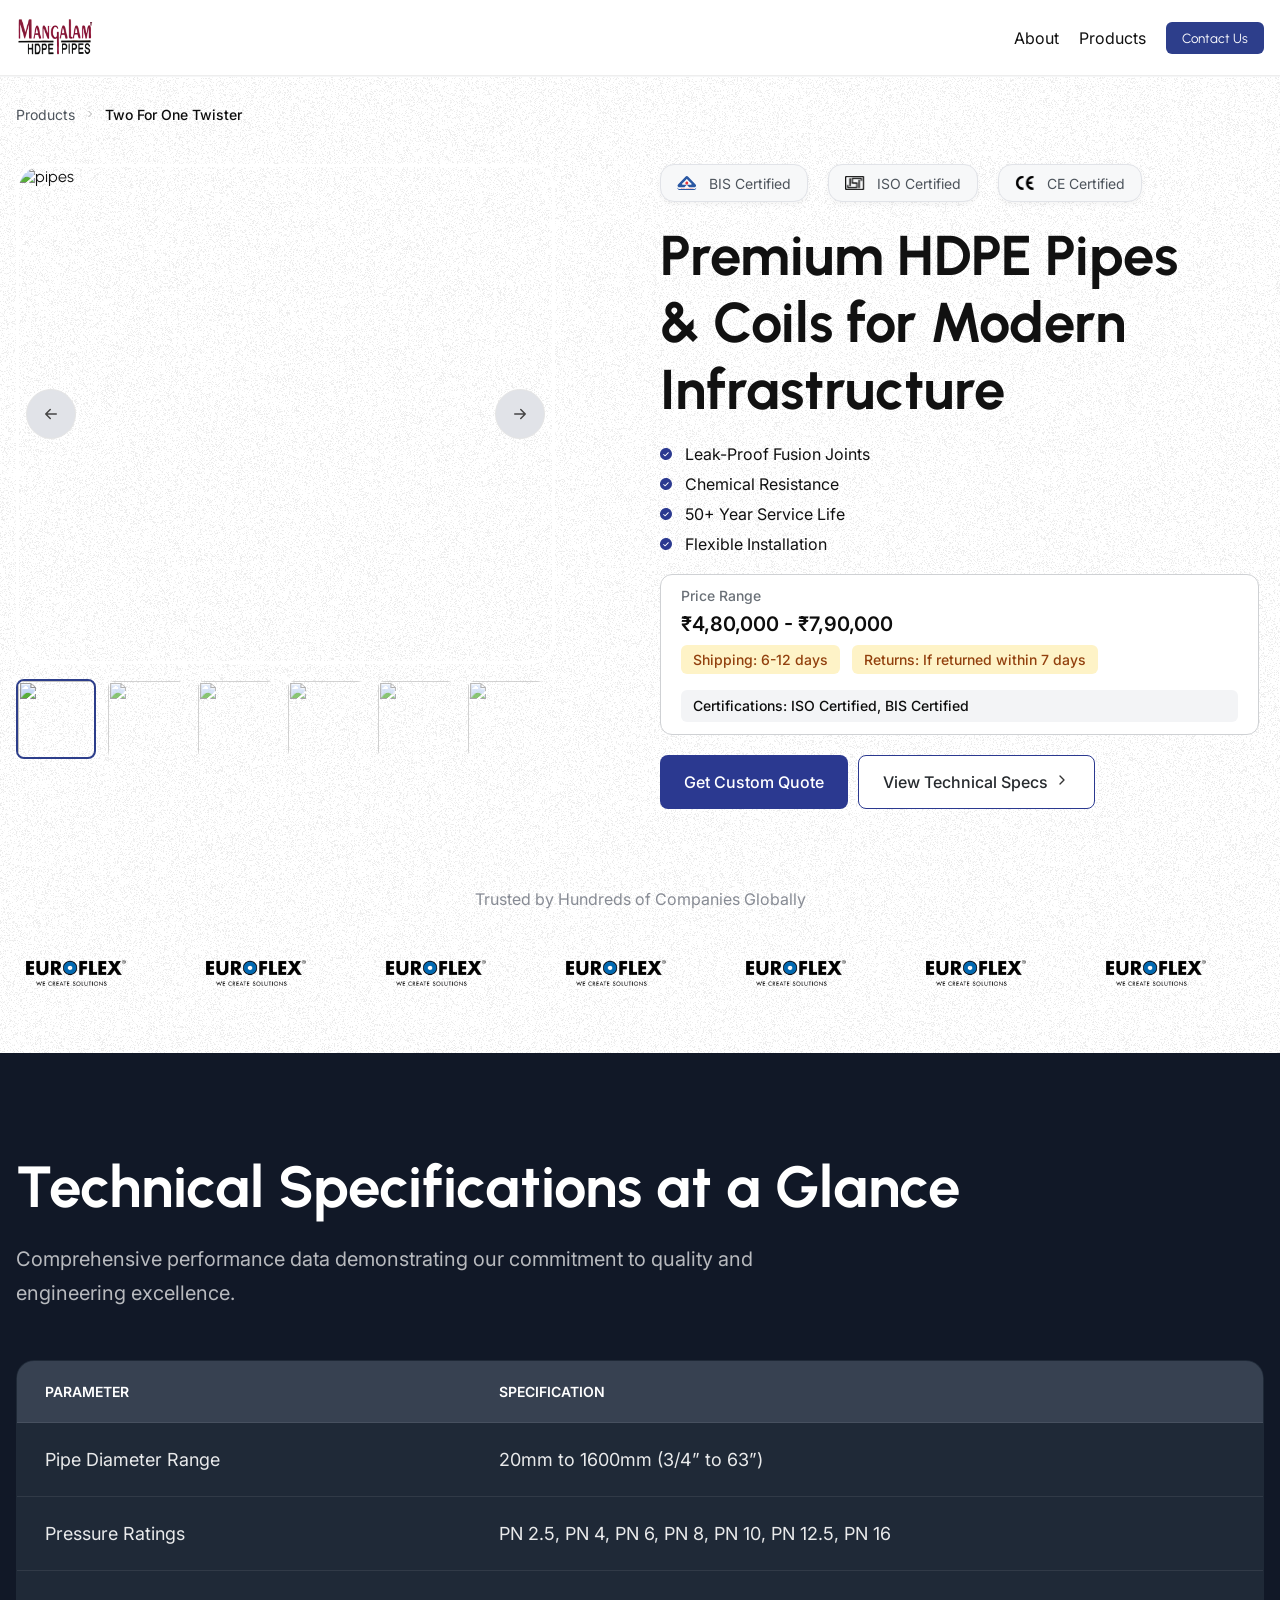
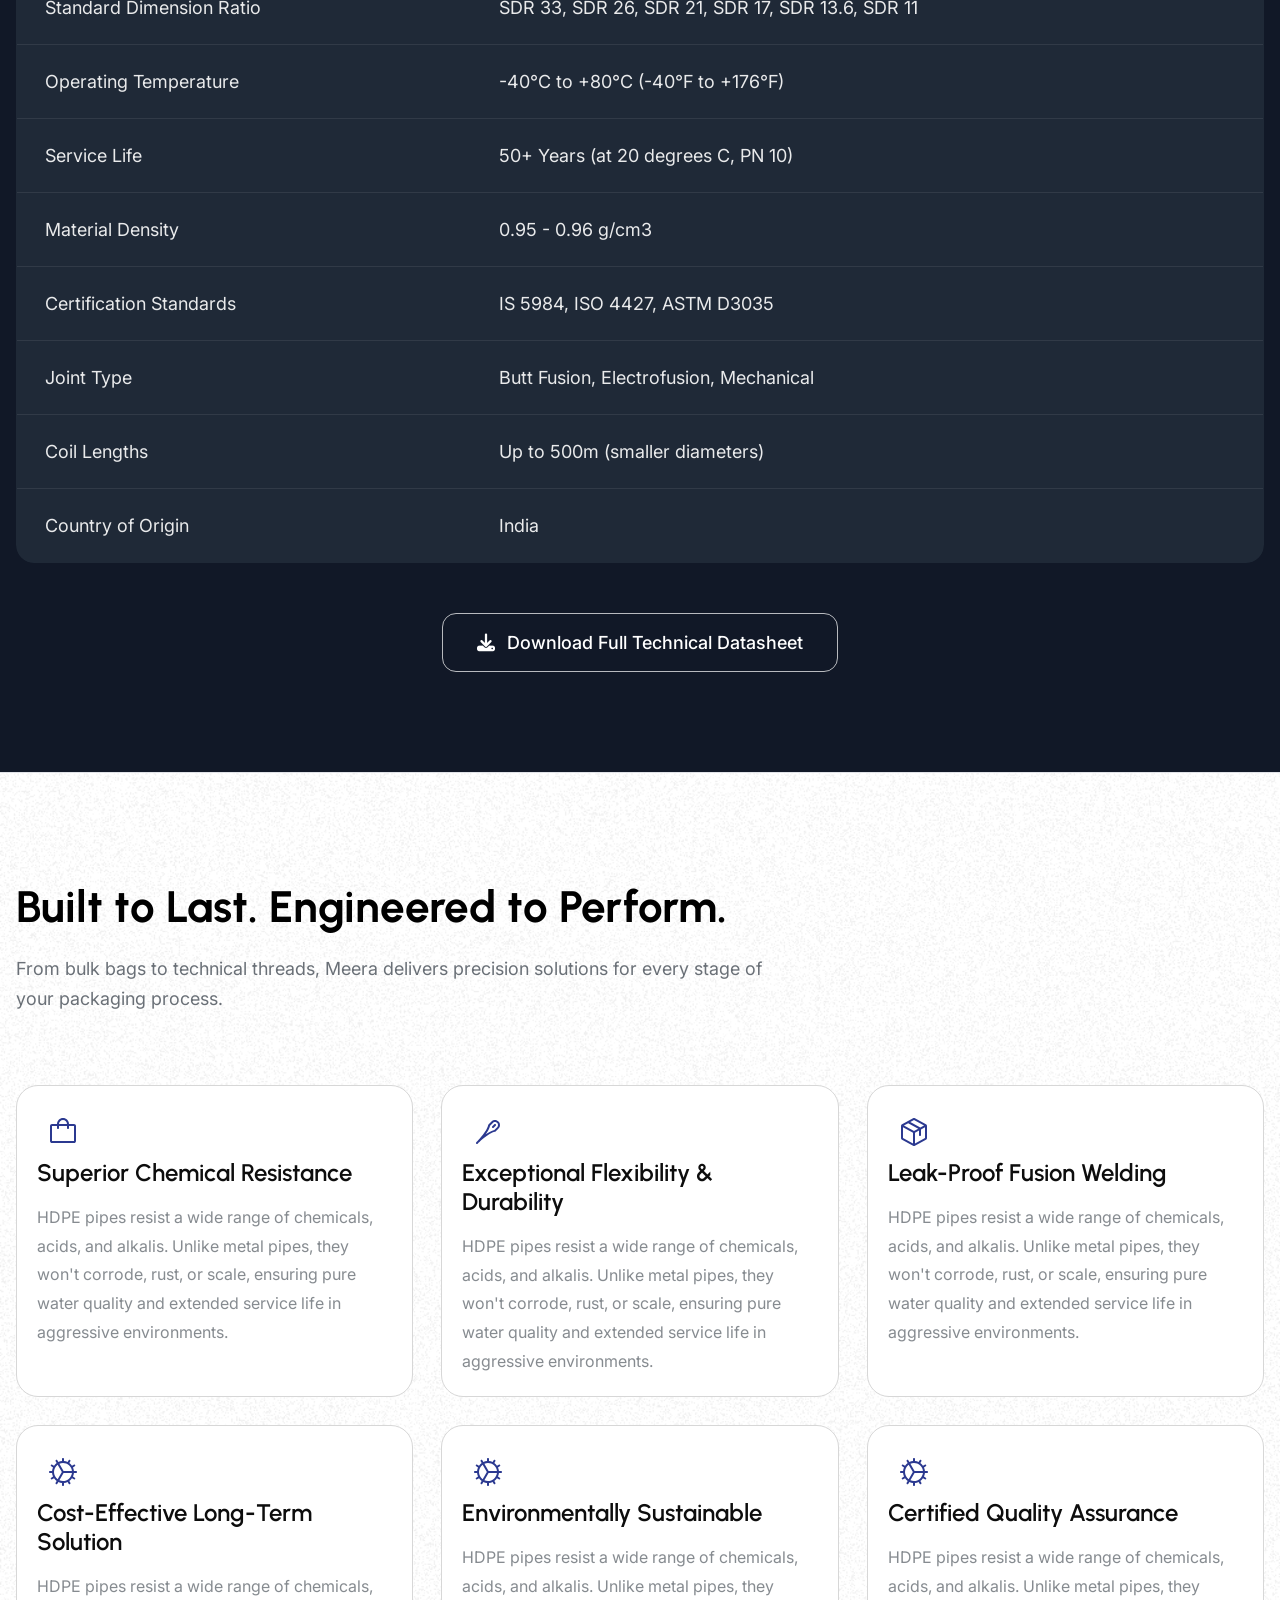
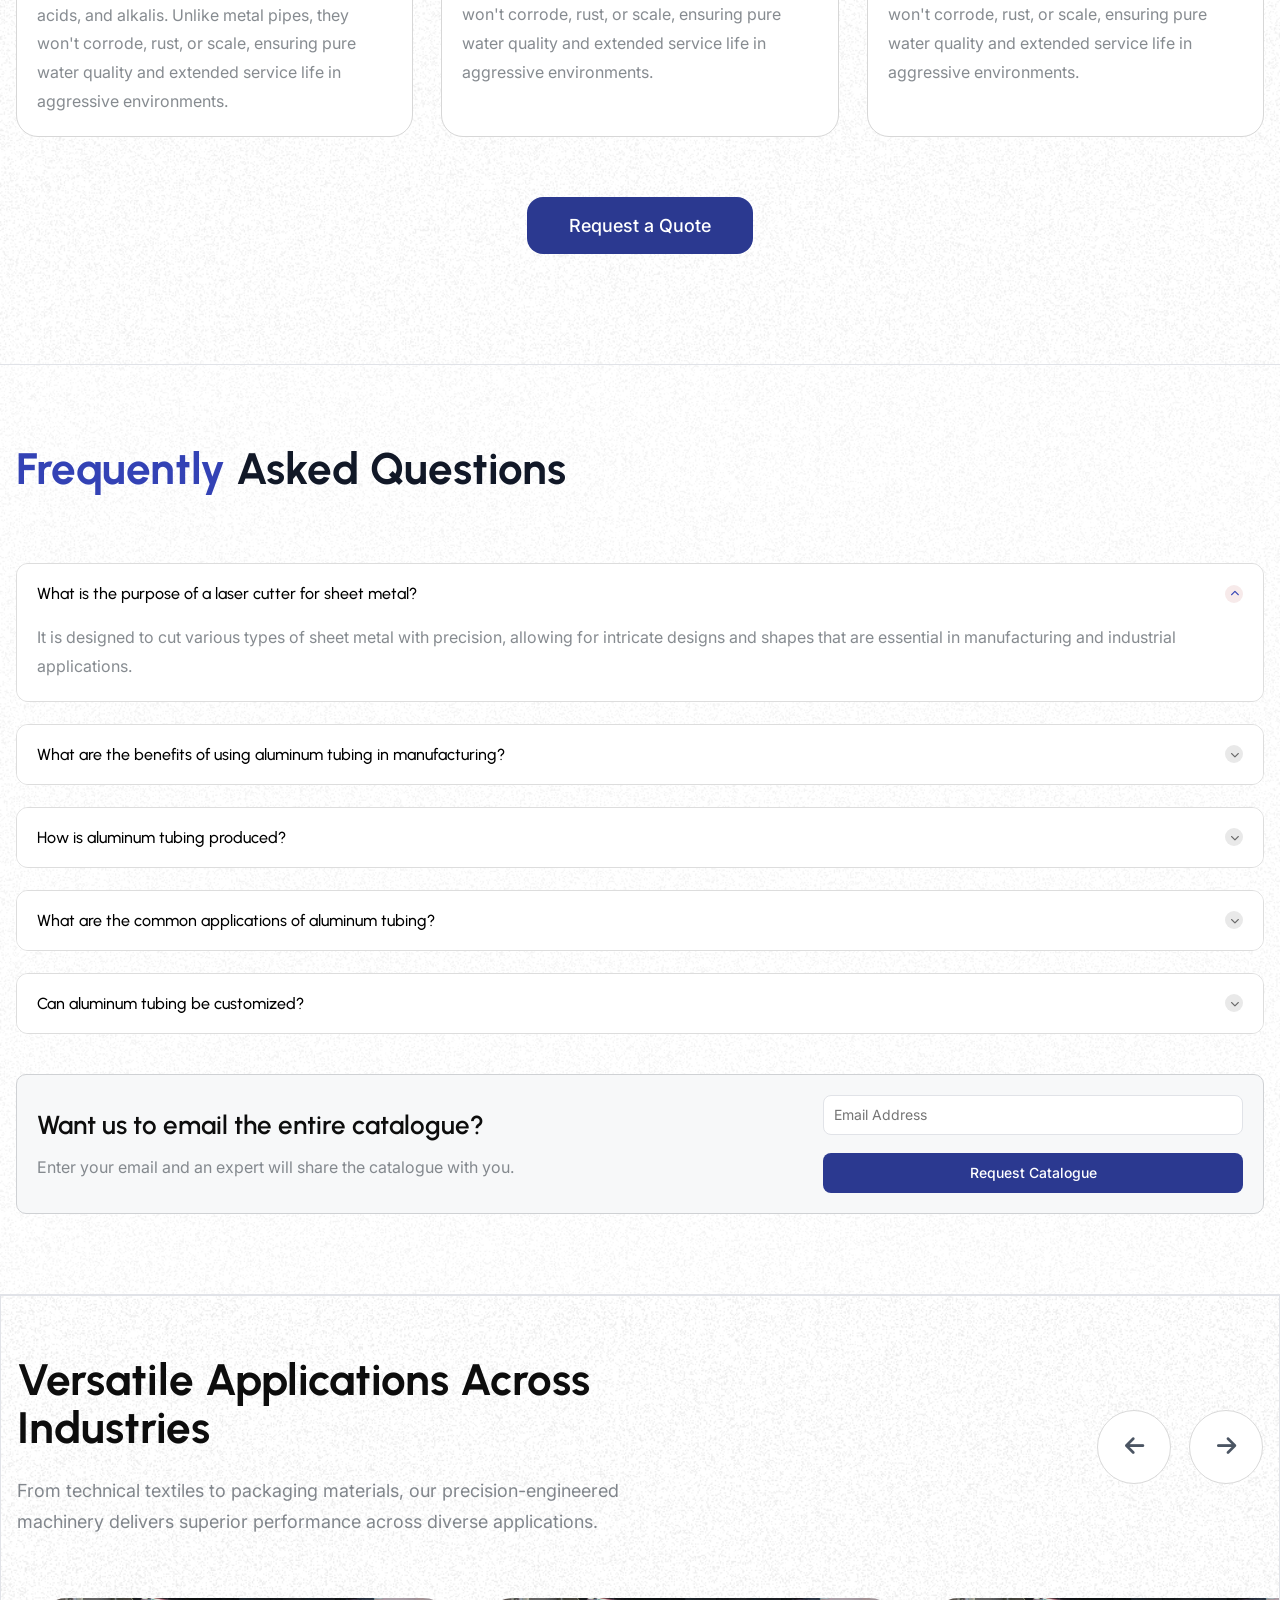
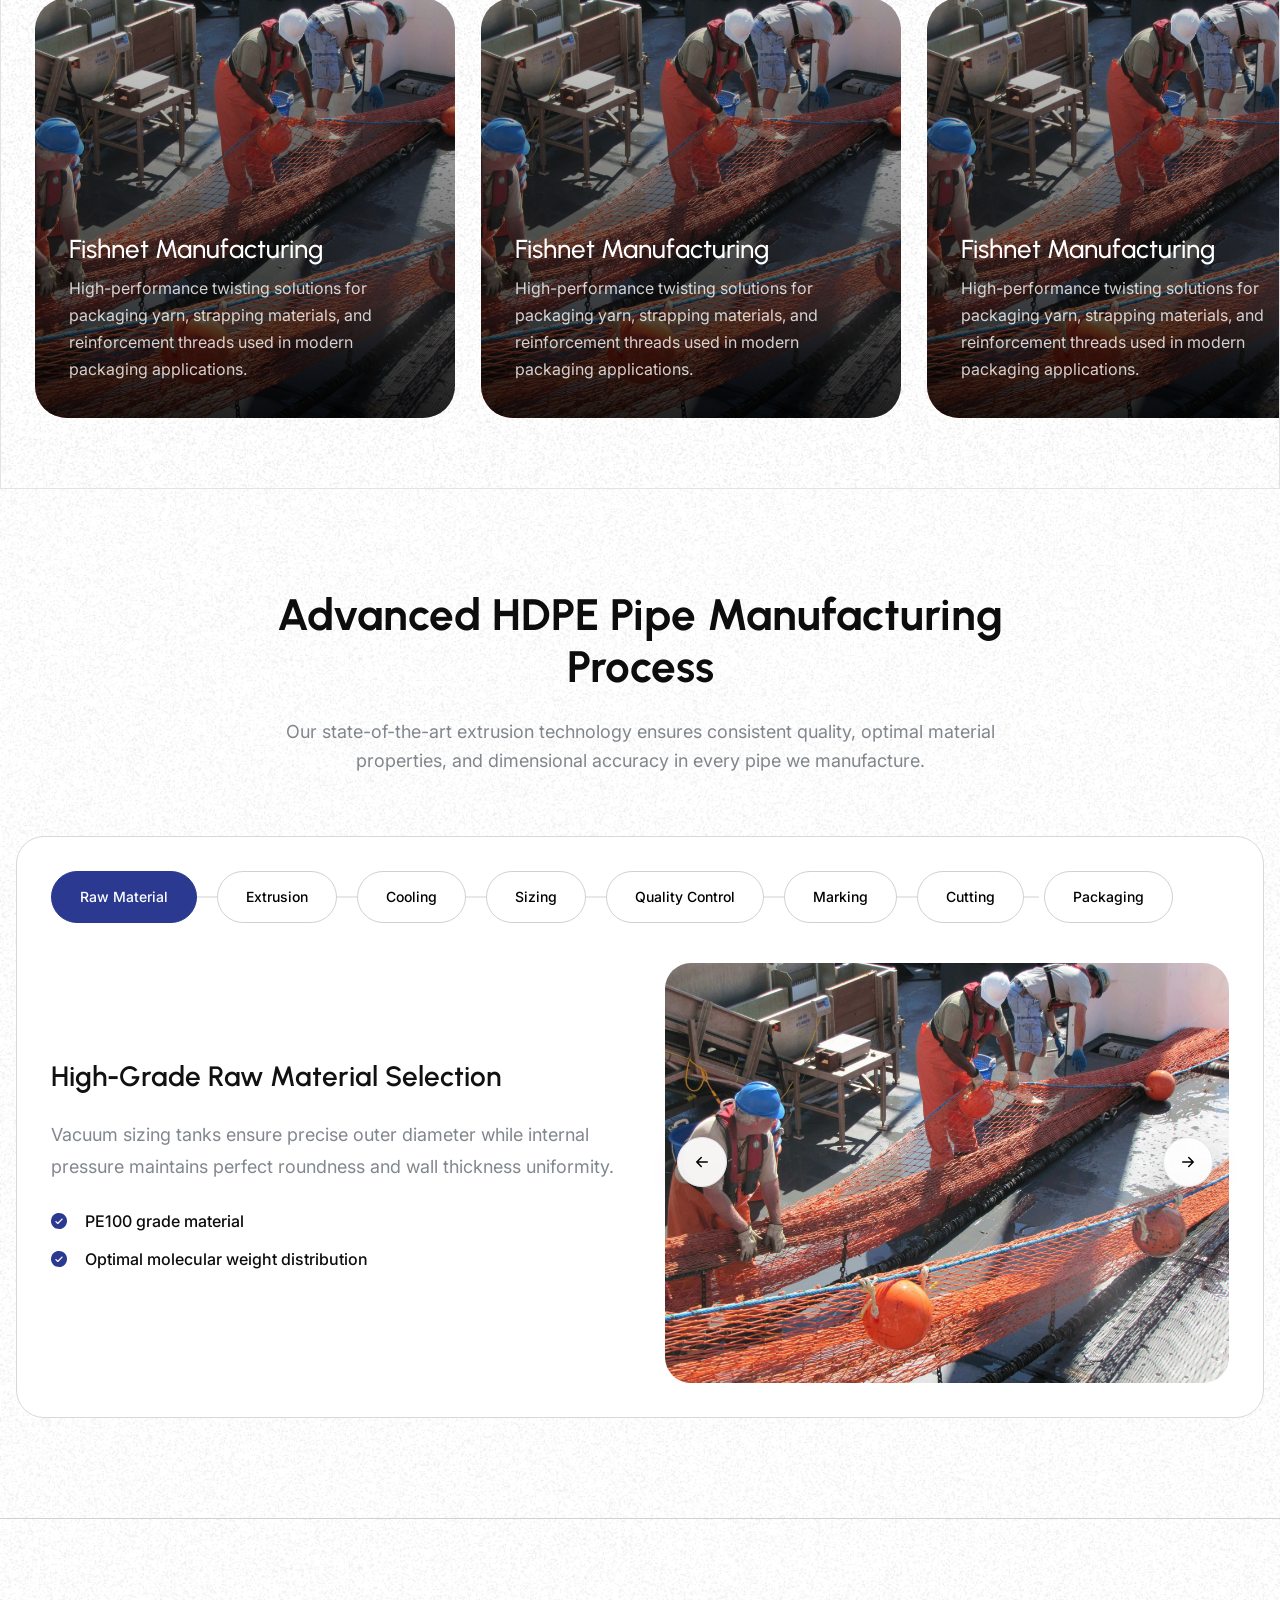
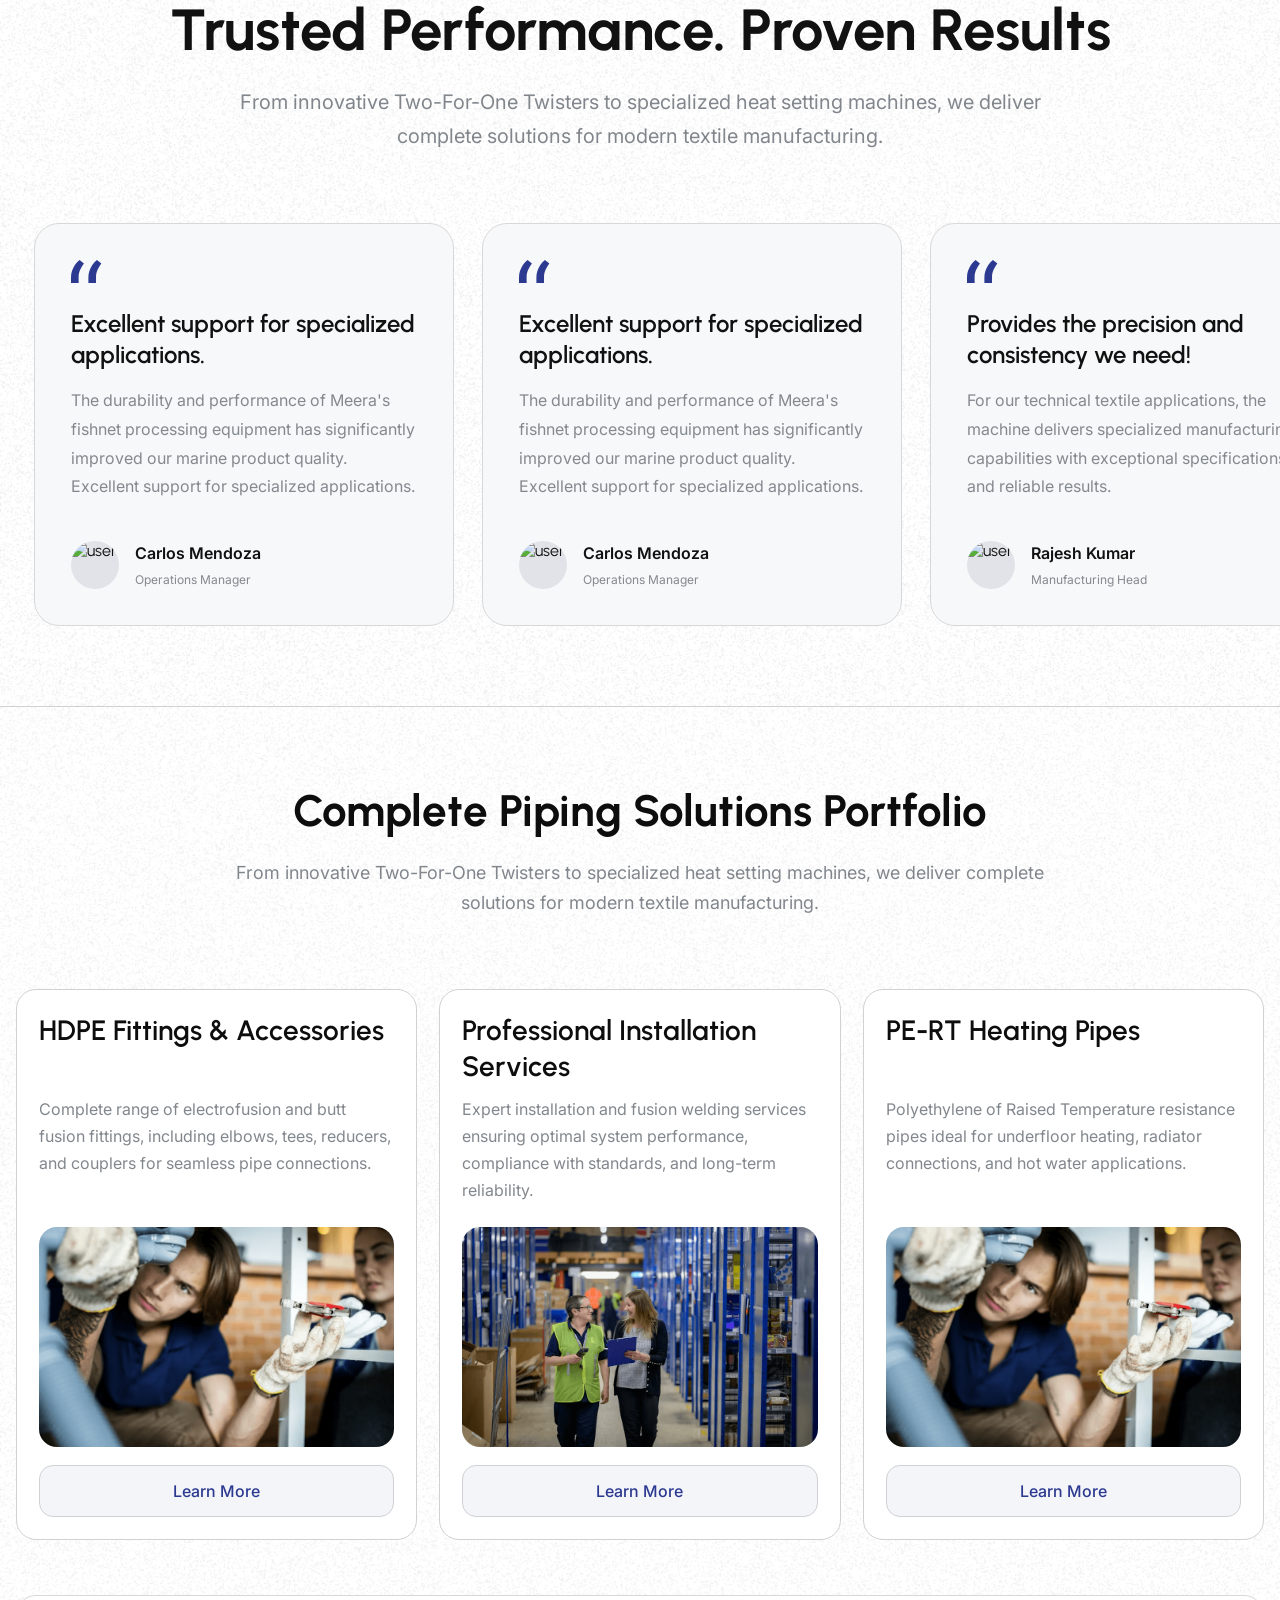
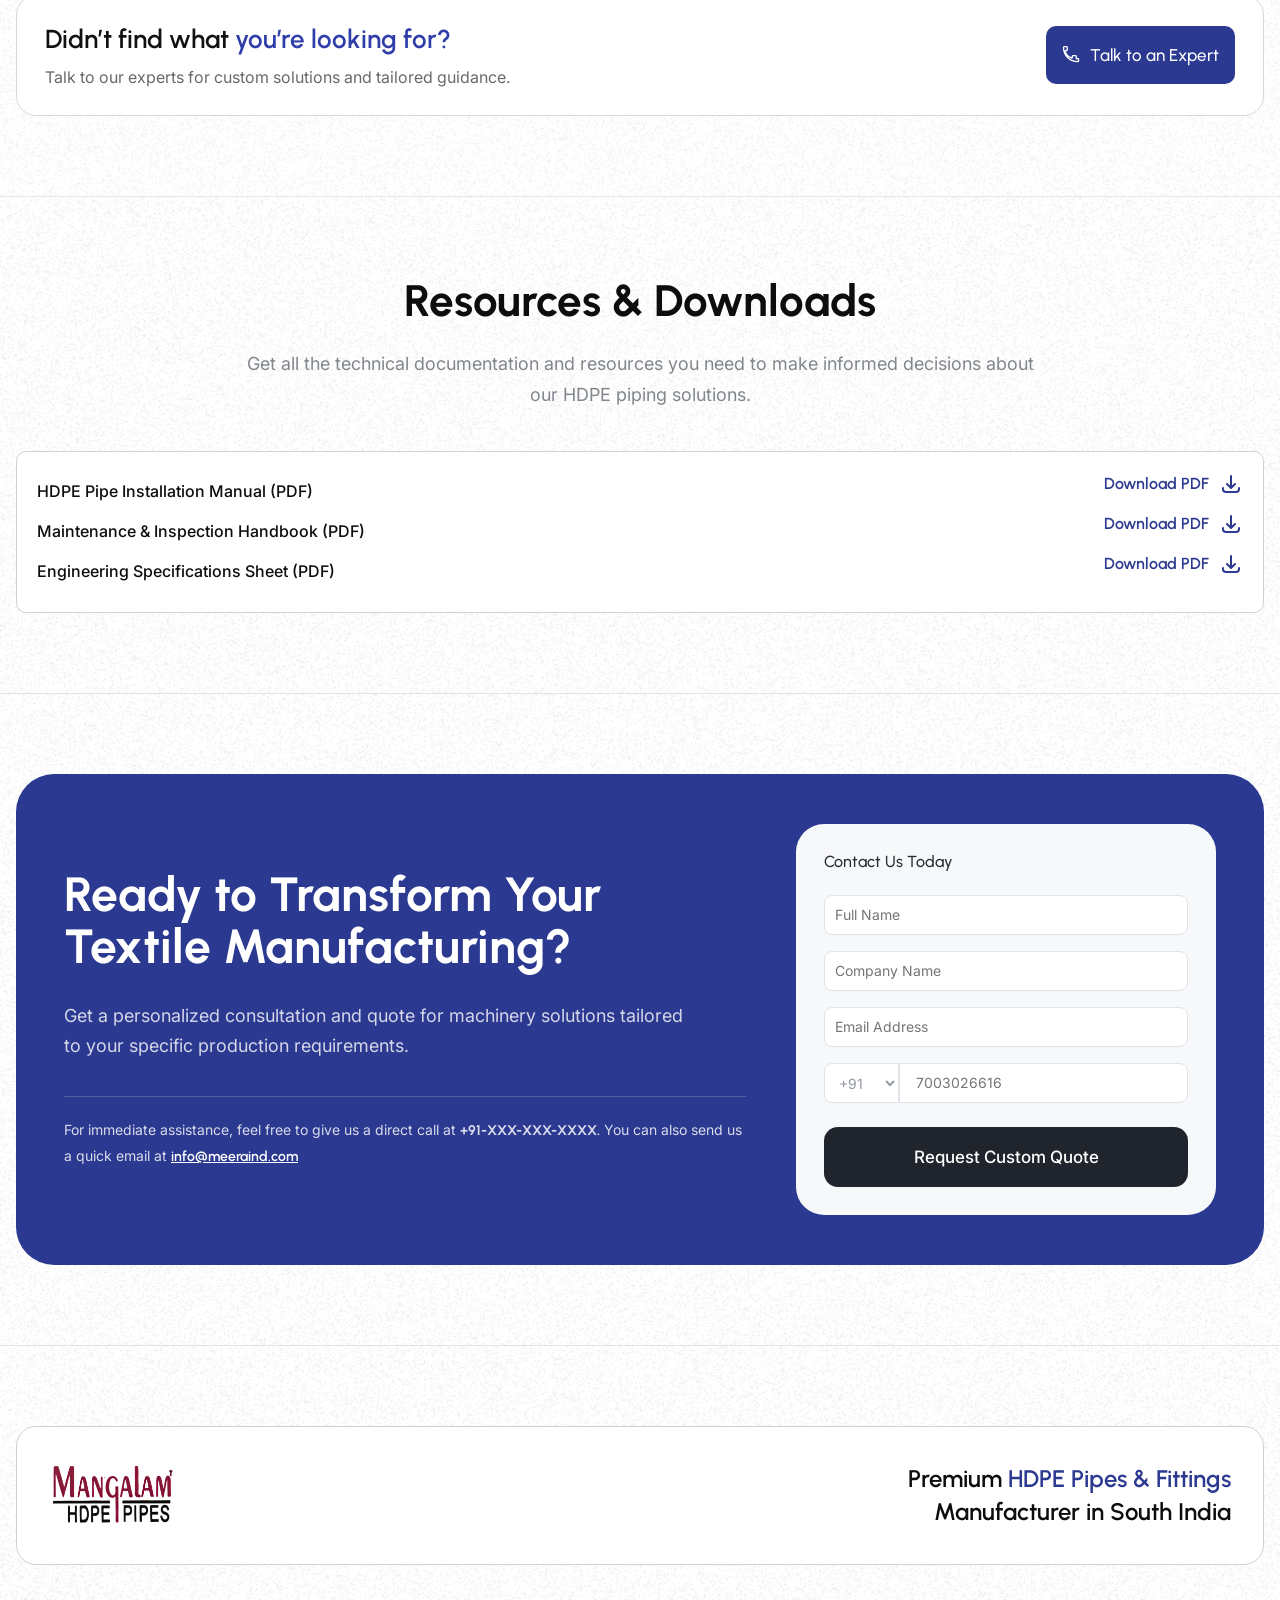
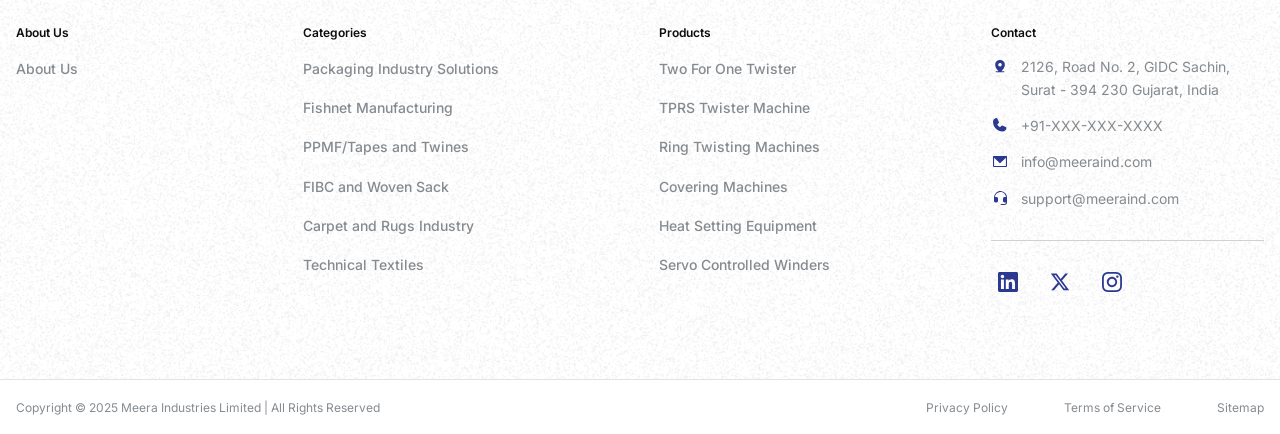
==== commit b2c62e34: "compress images" ====
--- a/index.html
+++ b/index.html
@@ -1017,7 +1017,7 @@
               connections.
             </p>
 
-            <img src="images/fitting.jpg" alt="" />
+            <img src="images/fitting.png" alt="" />
 
             <button>Learn More</button>
           </div>
@@ -1033,7 +1033,7 @@
               reliability.
             </p>
 
-            <img src="images/install.jpg" alt="" />
+            <img src="images/install.png" alt="" />
 
             <button>Learn More</button>
           </div>
@@ -1049,7 +1049,7 @@
               applications.
             </p>
 
-            <img src="images/fitting.jpg" alt="" />
+            <img src="images/fitting.png" alt="" />
 
             <button>Learn More</button>
           </div>
